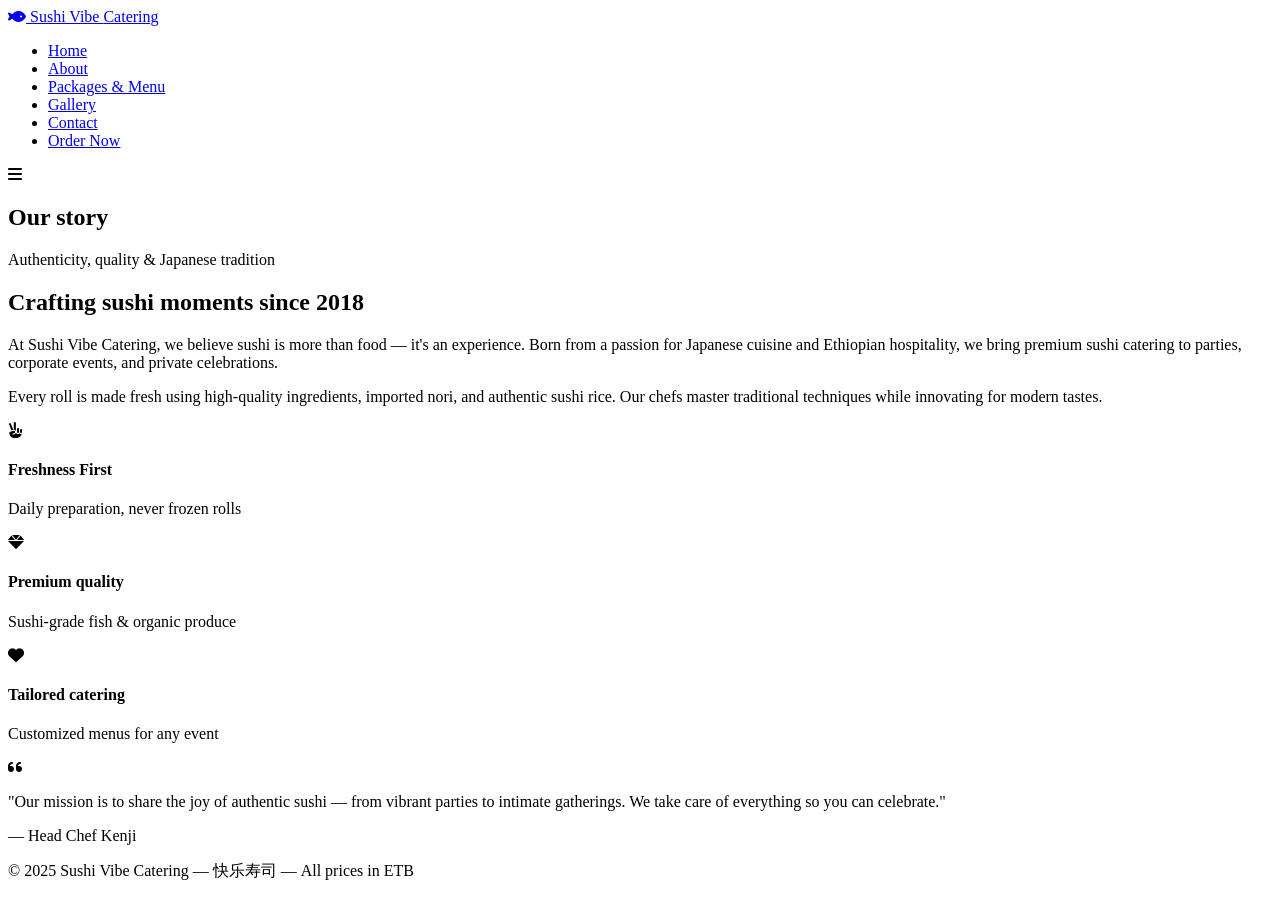
==== about.html @ fd3b867a "Create about.html" ====
<!DOCTYPE html>
<html lang="en">
<head>
  <meta charset="UTF-8">
  <meta name="viewport" content="width=device-width, initial-scale=1.0">
  <title>Sushi Vibe | About Us</title>
  <link href="https://fonts.googleapis.com/css2?family=Inter:opsz,wght@14..32,300;14..32,400;14..32,600;14..32,700;14..32,800&display=swap" rel="stylesheet">
  <link rel="stylesheet" href="https://cdnjs.cloudflare.com/ajax/libs/font-awesome/6.0.0-beta3/css/all.min.css">
  <link rel="stylesheet" href="css/style.css">
</head>
<body>
  <header class="site-header">
    <div class="container nav-container">
      <div class="logo"><a href="index.html"><i class="fas fa-fish"></i> Sushi Vibe <span>Catering</span></a></div>
      <nav class="main-nav"><ul><li><a href="index.html">Home</a></li><li><a href="about.html">About</a></li><li><a href="packages.html">Packages & Menu</a></li><li><a href="gallery.html">Gallery</a></li><li><a href="contact.html">Contact</a></li><li><a href="order.html" class="order-cta">Order Now</a></li></ul></nav>
      <div class="mobile-toggle"><i class="fas fa-bars"></i></div>
    </div>
  </header>
  <main>
    <section class="page-hero"><div class="container"><h1>Our story</h1><p>Authenticity, quality & Japanese tradition</p></div></section>
    <section class="about-story container">
      <div class="about-grid">
        <div><h2>Crafting sushi moments since 2018</h2><p>At Sushi Vibe Catering, we believe sushi is more than food — it's an experience. Born from a passion for Japanese cuisine and Ethiopian hospitality, we bring premium sushi catering to parties, corporate events, and private celebrations.</p><p>Every roll is made fresh using high-quality ingredients, imported nori, and authentic sushi rice. Our chefs master traditional techniques while innovating for modern tastes.</p><div class="values"><div><i class="fas fa-hand-peace"></i><h4>Freshness First</h4><p>Daily preparation, never frozen rolls</p></div><div><i class="fas fa-gem"></i><h4>Premium quality</h4><p>Sushi-grade fish & organic produce</p></div><div><i class="fas fa-heart"></i><h4>Tailored catering</h4><p>Customized menus for any event</p></div></div></div>
        <div class="about-img" style="background-image:url('https://images.unsplash.com/photo-1617196034796-73dfa7b1fd56?w=600&h=500&fit=crop')"></div>
      </div>
    </section>
    <section class="chef-note"><div class="container"><i class="fas fa-quote-left"></i><p>"Our mission is to share the joy of authentic sushi — from vibrant parties to intimate gatherings. We take care of everything so you can celebrate."</p><span>— Head Chef Kenji</span></div></section>
  </main>
  <footer class="site-footer"><div class="container footer-inner"><!-- same footer as index --></div><div class="footer-bottom"><p>&copy; 2025 Sushi Vibe Catering — 快乐寿司 — All prices in ETB</p></div></footer>
  <script src="js/main.js"></script>
</body>
</html>
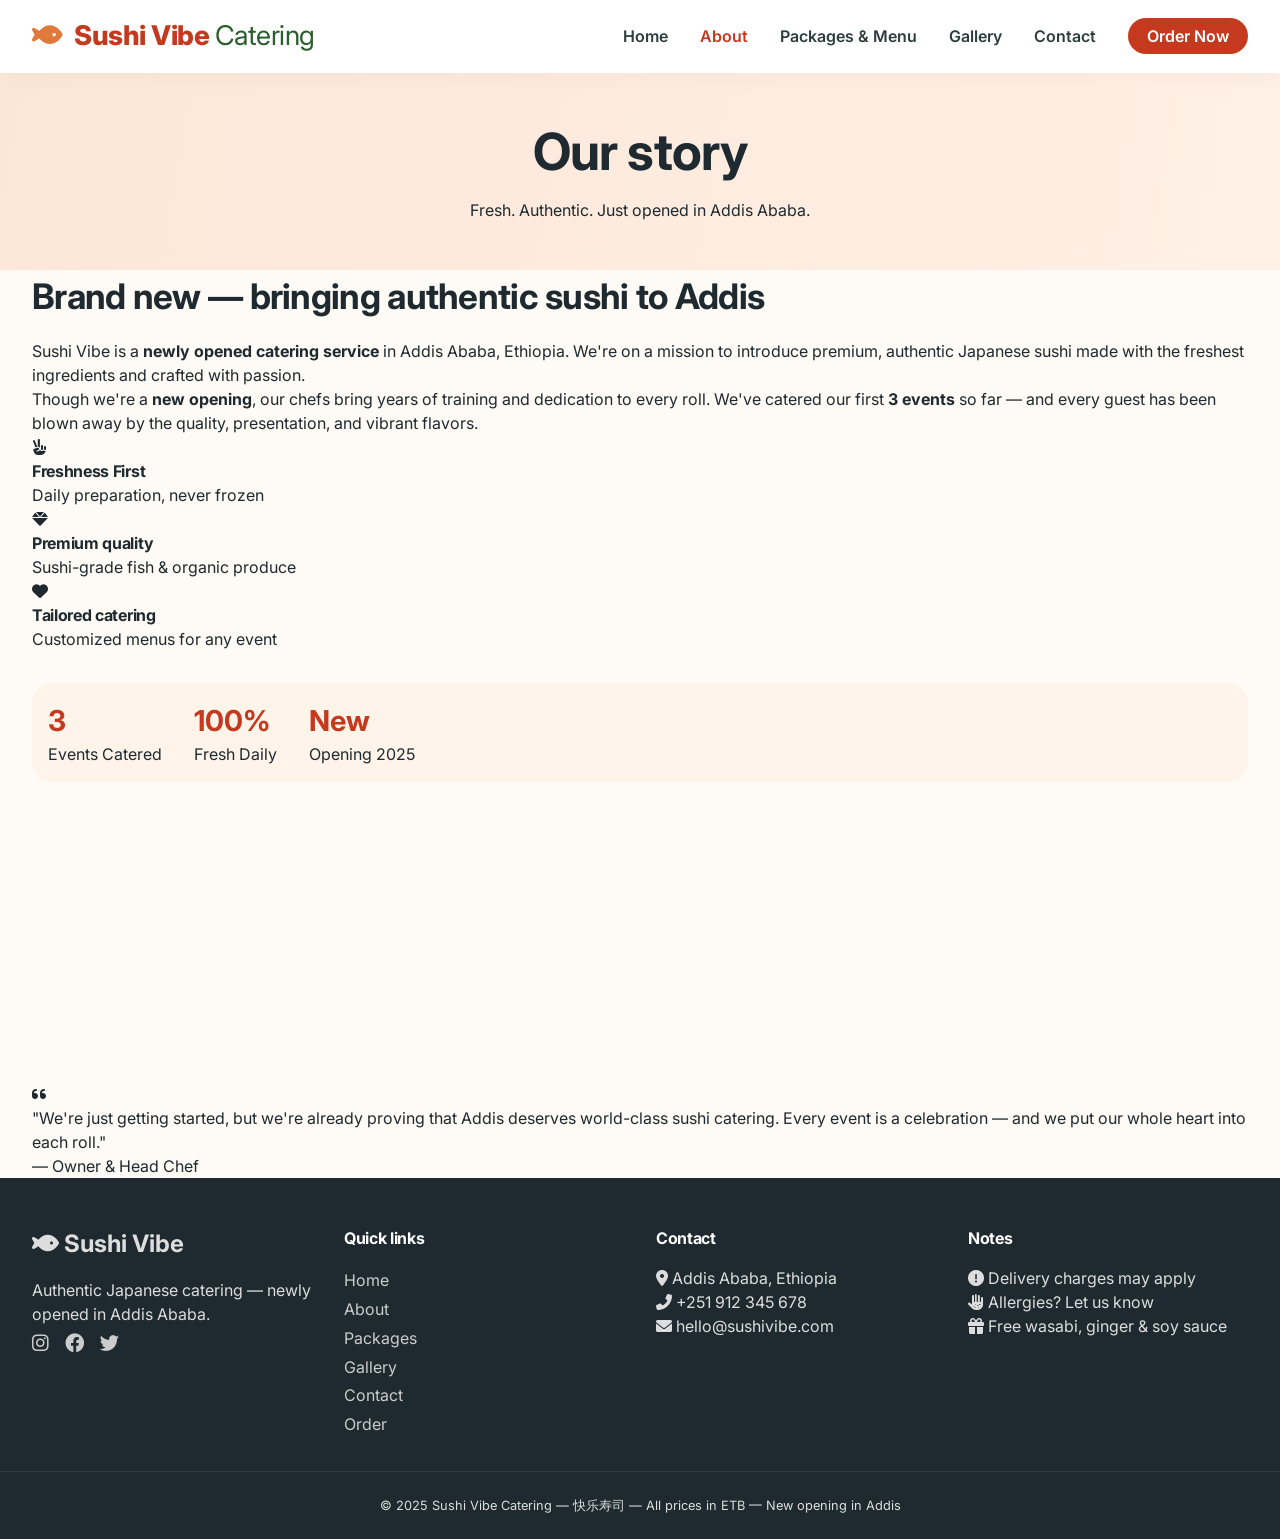
==== commit 6fa87569: "Update about.html" ====
--- a/about.html
+++ b/about.html
@@ -12,21 +12,67 @@
   <header class="site-header">
     <div class="container nav-container">
       <div class="logo"><a href="index.html"><i class="fas fa-fish"></i> Sushi Vibe <span>Catering</span></a></div>
-      <nav class="main-nav"><ul><li><a href="index.html">Home</a></li><li><a href="about.html">About</a></li><li><a href="packages.html">Packages & Menu</a></li><li><a href="gallery.html">Gallery</a></li><li><a href="contact.html">Contact</a></li><li><a href="order.html" class="order-cta">Order Now</a></li></ul></nav>
+      <nav class="main-nav">
+        <ul>
+          <li><a href="index.html">Home</a></li>
+          <li><a href="about.html">About</a></li>
+          <li><a href="packages.html">Packages & Menu</a></li>
+          <li><a href="gallery.html">Gallery</a></li>
+          <li><a href="contact.html">Contact</a></li>
+          <li><a href="order.html" class="order-cta">Order Now</a></li>
+        </ul>
+      </nav>
       <div class="mobile-toggle"><i class="fas fa-bars"></i></div>
     </div>
   </header>
+
   <main>
-    <section class="page-hero"><div class="container"><h1>Our story</h1><p>Authenticity, quality & Japanese tradition</p></div></section>
+    <section class="page-hero">
+      <div class="container">
+        <h1>Our story</h1>
+        <p>Fresh. Authentic. Just opened in Addis Ababa.</p>
+      </div>
+    </section>
+
     <section class="about-story container">
       <div class="about-grid">
-        <div><h2>Crafting sushi moments since 2018</h2><p>At Sushi Vibe Catering, we believe sushi is more than food — it's an experience. Born from a passion for Japanese cuisine and Ethiopian hospitality, we bring premium sushi catering to parties, corporate events, and private celebrations.</p><p>Every roll is made fresh using high-quality ingredients, imported nori, and authentic sushi rice. Our chefs master traditional techniques while innovating for modern tastes.</p><div class="values"><div><i class="fas fa-hand-peace"></i><h4>Freshness First</h4><p>Daily preparation, never frozen rolls</p></div><div><i class="fas fa-gem"></i><h4>Premium quality</h4><p>Sushi-grade fish & organic produce</p></div><div><i class="fas fa-heart"></i><h4>Tailored catering</h4><p>Customized menus for any event</p></div></div></div>
-        <div class="about-img" style="background-image:url('https://images.unsplash.com/photo-1617196034796-73dfa7b1fd56?w=600&h=500&fit=crop')"></div>
+        <div>
+          <h2>Brand new — bringing authentic sushi to Addis</h2>
+          <p>Sushi Vibe is a <strong>newly opened catering service</strong> in Addis Ababa, Ethiopia. We're on a mission to introduce premium, authentic Japanese sushi made with the freshest ingredients and crafted with passion.</p>
+          <p>Though we're a <strong>new opening</strong>, our chefs bring years of training and dedication to every roll. We've catered our first <strong>3 events</strong> so far — and every guest has been blown away by the quality, presentation, and vibrant flavors.</p>
+          <div class="values">
+            <div><i class="fas fa-hand-peace"></i><h4>Freshness First</h4><p>Daily preparation, never frozen</p></div>
+            <div><i class="fas fa-gem"></i><h4>Premium quality</h4><p>Sushi-grade fish & organic produce</p></div>
+            <div><i class="fas fa-heart"></i><h4>Tailored catering</h4><p>Customized menus for any event</p></div>
+          </div>
+          <div class="stats-banner" style="display: flex; gap: 2rem; margin-top: 2rem; padding: 1rem; background: #fef4ea; border-radius: 20px;">
+            <div><strong style="font-size: 1.8rem; color: #c53a1f;">3</strong><br>Events Catered</div>
+            <div><strong style="font-size: 1.8rem; color: #c53a1f;">100%</strong><br>Fresh Daily</div>
+            <div><strong style="font-size: 1.8rem; color: #c53a1f;">New</strong><br>Opening 2025</div>
+          </div>
+        </div>
+        <div class="about-img" style="background-image:url('https://images.unsplash.com/photo-1617196034796-73dfa7b1fd56?w=600&h=500&fit=crop'); min-height:300px; background-size:cover; border-radius:24px;"></div>
       </div>
     </section>
-    <section class="chef-note"><div class="container"><i class="fas fa-quote-left"></i><p>"Our mission is to share the joy of authentic sushi — from vibrant parties to intimate gatherings. We take care of everything so you can celebrate."</p><span>— Head Chef Kenji</span></div></section>
+
+    <section class="chef-note">
+      <div class="container">
+        <i class="fas fa-quote-left"></i>
+        <p>"We're just getting started, but we're already proving that Addis deserves world-class sushi catering. Every event is a celebration — and we put our whole heart into each roll."</p>
+        <span>— Owner & Head Chef</span>
+      </div>
+    </section>
   </main>
-  <footer class="site-footer"><div class="container footer-inner"><!-- same footer as index --></div><div class="footer-bottom"><p>&copy; 2025 Sushi Vibe Catering — 快乐寿司 — All prices in ETB</p></div></footer>
+
+  <footer class="site-footer">
+    <div class="container footer-inner">
+      <div class="footer-col"><div class="footer-logo"><i class="fas fa-fish"></i> Sushi Vibe</div><p>Authentic Japanese catering — newly opened in Addis Ababa.</p><div class="social-icons"><a href="#"><i class="fab fa-instagram"></i></a><a href="#"><i class="fab fa-facebook"></i></a><a href="#"><i class="fab fa-twitter"></i></a></div></div>
+      <div class="footer-col"><h4>Quick links</h4><ul><li><a href="index.html">Home</a></li><li><a href="about.html">About</a></li><li><a href="packages.html">Packages</a></li><li><a href="gallery.html">Gallery</a></li><li><a href="contact.html">Contact</a></li><li><a href="order.html">Order</a></li></ul></div>
+      <div class="footer-col"><h4>Contact</h4><ul class="contact-info"><li><i class="fas fa-map-marker-alt"></i> Addis Ababa, Ethiopia</li><li><i class="fas fa-phone-alt"></i> +251 912 345 678</li><li><i class="fas fa-envelope"></i> hello@sushivibe.com</li></ul></div>
+      <div class="footer-col"><h4>Notes</h4><p><i class="fas fa-exclamation-circle"></i> Delivery charges may apply</p><p><i class="fas fa-allergies"></i> Allergies? Let us know</p><p><i class="fas fa-gift"></i> Free wasabi, ginger & soy sauce</p></div>
+    </div>
+    <div class="footer-bottom"><p>&copy; 2025 Sushi Vibe Catering — 快乐寿司 — All prices in ETB — New opening in Addis</p></div>
+  </footer>
   <script src="js/main.js"></script>
 </body>
 </html>
--- a/css/style.css
+++ b/css/style.css
@@ -0,0 +1,695 @@
+/* ========== CSS RESET & BASE ========== */
+* {
+  margin: 0;
+  padding: 0;
+  box-sizing: border-box;
+}
+
+body {
+  font-family: 'Inter', sans-serif;
+  background-color: #fefaf5;
+  color: #1e2a2f;
+  line-height: 1.5;
+  scroll-behavior: smooth;
+}
+
+.container {
+  max-width: 1280px;
+  margin: 0 auto;
+  padding: 0 32px;
+}
+
+/* ========== TYPOGRAPHY ========== */
+h1, h2, h3, h4 {
+  font-weight: 700;
+  letter-spacing: -0.02em;
+}
+
+h1 {
+  font-size: 3.2rem;
+  line-height: 1.2;
+  margin-bottom: 1rem;
+}
+
+h2 {
+  font-size: 2.2rem;
+  margin-bottom: 1rem;
+}
+
+h3 {
+  font-size: 1.5rem;
+}
+
+.section-header {
+  text-align: center;
+  margin-bottom: 3rem;
+}
+
+.section-header h2 {
+  font-size: 2.3rem;
+  color: #222;
+}
+
+.section-header p {
+  color: #5a6e6b;
+  font-size: 1.1rem;
+}
+
+/* ========== HEADER & NAVIGATION ========== */
+.site-header {
+  background: white;
+  box-shadow: 0 4px 20px rgba(0,0,0,0.03);
+  position: sticky;
+  top: 0;
+  z-index: 100;
+  padding: 1rem 0;
+}
+
+.nav-container {
+  display: flex;
+  justify-content: space-between;
+  align-items: center;
+  flex-wrap: wrap;
+}
+
+.logo a {
+  font-size: 1.7rem;
+  font-weight: 800;
+  text-decoration: none;
+  color: #c53a1f;
+  letter-spacing: -0.5px;
+}
+
+.logo i {
+  color: #e07a3a;
+  margin-right: 6px;
+}
+
+.logo span {
+  font-weight: 400;
+  color: #2c5f2d;
+}
+
+.main-nav ul {
+  display: flex;
+  gap: 2rem;
+  list-style: none;
+}
+
+.main-nav a {
+  text-decoration: none;
+  font-weight: 600;
+  color: #2d3e3b;
+  transition: 0.2s;
+}
+
+.main-nav a:hover, .main-nav a.active {
+  color: #c53a1f;
+}
+
+.order-cta {
+  background: #c53a1f;
+  color: white !important;
+  padding: 0.5rem 1.2rem;
+  border-radius: 40px;
+}
+
+.order-cta:hover {
+  background: #a22e16;
+}
+
+.mobile-toggle {
+  display: none;
+  font-size: 1.8rem;
+  cursor: pointer;
+}
+
+/* ========== HERO SECTION ========== */
+.hero {
+  background: linear-gradient(135deg, #fff5ec 0%, #fce6d8 100%);
+  padding: 5rem 0 4rem;
+  border-bottom-left-radius: 30px;
+  border-bottom-right-radius: 30px;
+}
+
+.hero-content {
+  text-align: center;
+  max-width: 800px;
+  margin: 0 auto;
+}
+
+.hero-tag {
+  background: #fff0e0;
+  padding: 0.3rem 1rem;
+  border-radius: 40px;
+  font-size: 0.8rem;
+  font-weight: 600;
+  color: #c53a1f;
+  display: inline-block;
+  margin-bottom: 1.5rem;
+}
+
+.hero h1 {
+  font-size: 3.5rem;
+  margin-bottom: 1.2rem;
+}
+
+.highlight {
+  color: #c53a1f;
+  border-bottom: 3px solid #ffb347;
+}
+
+.hero p {
+  font-size: 1.2rem;
+  color: #4a5b58;
+  margin-bottom: 2rem;
+}
+
+.hero-buttons {
+  display: flex;
+  gap: 1rem;
+  justify-content: center;
+  margin-bottom: 2rem;
+}
+
+.btn-primary, .btn-outline, .btn-secondary, .btn-order-now {
+  display: inline-block;
+  padding: 0.8rem 1.8rem;
+  border-radius: 50px;
+  text-decoration: none;
+  font-weight: 700;
+  transition: 0.2s;
+}
+
+.btn-primary {
+  background: #c53a1f;
+  color: white;
+  border: none;
+}
+
+.btn-primary:hover {
+  background: #9f2e16;
+  transform: translateY(-2px);
+}
+
+.btn-outline {
+  border: 2px solid #c53a1f;
+  color: #c53a1f;
+}
+
+.btn-outline:hover {
+  background: #c53a1f;
+  color: white;
+}
+
+.hero-features {
+  display: flex;
+  gap: 2rem;
+  justify-content: center;
+  font-size: 0.9rem;
+  color: #2c5f2d;
+}
+
+.hero-features i {
+  margin-right: 8px;
+}
+
+/* ========== PACKAGES PREVIEW (HOME) ========== */
+.packages-preview {
+  padding: 5rem 0;
+}
+
+.preview-cards {
+  display: grid;
+  grid-template-columns: repeat(auto-fit, minmax(280px, 1fr));
+  gap: 2rem;
+  margin-bottom: 2rem;
+}
+
+.preview-card {
+  background: white;
+  border-radius: 24px;
+  padding: 1.8rem;
+  box-shadow: 0 8px 20px rgba(0,0,0,0.05);
+  transition: 0.25s;
+  border: 1px solid #ffe3d4;
+}
+
+.preview-card.featured {
+  border-top: 5px solid #c53a1f;
+  transform: scale(1.02);
+}
+
+.card-badge {
+  background: #ffefe5;
+  display: inline-block;
+  padding: 0.25rem 0.75rem;
+  border-radius: 30px;
+  font-size: 0.7rem;
+  font-weight: 800;
+  margin-bottom: 1rem;
+  color: #c53a1f;
+}
+
+.preview-card h3 {
+  margin-bottom: 0.5rem;
+}
+
+.people {
+  color: #e07a3a;
+  font-weight: 600;
+  margin-bottom: 0.8rem;
+}
+
+.preview-price .old {
+  text-decoration: line-through;
+  color: #aaa;
+  font-size: 0.9rem;
+  margin-right: 0.7rem;
+}
+
+.preview-price strong {
+  font-size: 1.5rem;
+  color: #c53a1f;
+}
+
+.btn-small {
+  display: inline-block;
+  margin-top: 1rem;
+  color: #c53a1f;
+  font-weight: 600;
+  text-decoration: none;
+}
+
+.center-more {
+  text-align: center;
+  margin-top: 2rem;
+}
+
+.btn-secondary {
+  background: #2c5f2d;
+  color: white;
+}
+
+.btn-secondary:hover {
+  background: #1f4520;
+}
+
+/* ========== INGREDIENTS BANNER ========== */
+.ingredients-banner {
+  background: #2c3e31;
+  color: white;
+  padding: 4rem 0;
+}
+
+.ingredients-grid {
+  display: grid;
+  grid-template-columns: 1fr 1fr;
+  gap: 2rem;
+  align-items: center;
+}
+
+.ingredients-text ul {
+  list-style: none;
+  margin-top: 1rem;
+}
+
+.ingredients-text li {
+  margin: 0.5rem 0;
+}
+
+.ingredients-img {
+  background-image: url('https://images.unsplash.com/photo-1579871494447-9811cf80d66c?w=600&h=400&fit=crop');
+  background-size: cover;
+  border-radius: 28px;
+  height: 280px;
+}
+
+/* ========== GALLERY TEASER ========== */
+.gallery-teaser {
+  padding: 5rem 0;
+  background: #fef8f2;
+}
+
+.teaser-grid {
+  display: grid;
+  grid-template-columns: repeat(4, 1fr);
+  gap: 1rem;
+}
+
+.teaser-item {
+  height: 220px;
+  background-size: cover;
+  border-radius: 20px;
+  transition: 0.3s;
+}
+
+.btn-outline-dark {
+  border: 2px solid #c53a1f;
+  padding: 0.7rem 1.8rem;
+  border-radius: 40px;
+  text-decoration: none;
+  font-weight: 600;
+  color: #c53a1f;
+}
+
+/* ========== FOOTER ========== */
+.site-footer {
+  background: #1e2a2f;
+  color: #ddd;
+  padding-top: 3rem;
+}
+
+.footer-inner {
+  display: grid;
+  grid-template-columns: repeat(auto-fit, minmax(200px, 1fr));
+  gap: 2rem;
+  padding-bottom: 2rem;
+}
+
+.footer-logo {
+  font-size: 1.5rem;
+  font-weight: bold;
+  margin-bottom: 1rem;
+}
+
+.social-icons a {
+  color: white;
+  margin-right: 1rem;
+  font-size: 1.2rem;
+}
+
+.footer-col h4 {
+  margin-bottom: 1rem;
+  color: white;
+}
+
+.footer-col ul {
+  list-style: none;
+}
+
+.footer-col a {
+  color: #ccc;
+  text-decoration: none;
+  line-height: 1.8;
+}
+
+.footer-bottom {
+  text-align: center;
+  padding: 1.5rem;
+  border-top: 1px solid #2f3e42;
+  font-size: 0.8rem;
+}
+
+/* ========== PAGES: HERO ========== */
+.page-hero {
+  background: linear-gradient(100deg, #fce6d8, #fff0e5);
+  padding: 3rem 0;
+  text-align: center;
+}
+
+/* ========== PACKAGES PAGE ========== */
+.packages-container {
+  margin: 3rem auto;
+}
+
+.package-card-full {
+  background: white;
+  border-radius: 32px;
+  margin-bottom: 3rem;
+  overflow: hidden;
+  box-shadow: 0 12px 30px rgba(0,0,0,0.08);
+}
+
+.package-badge {
+  background: #2c5f2d;
+  color: white;
+  padding: 0.5rem 1.5rem;
+  display: inline-block;
+  border-radius: 0 0 20px 0;
+}
+
+.package-grid {
+  display: grid;
+  grid-template-columns: 1.6fr 0.9fr;
+  gap: 1rem;
+  padding: 2rem;
+}
+
+.package-info h2 {
+  margin-bottom: 0.5rem;
+}
+
+.menu-breakdown ul {
+  margin: 1rem 0 1rem 1.2rem;
+  line-height: 1.7;
+}
+
+.price-box {
+  background: #faf3ec;
+  padding: 1rem;
+  border-radius: 20px;
+  margin: 1rem 0;
+}
+
+.original-price {
+  text-decoration: line-through;
+  display: block;
+  color: #6f6f6f;
+}
+
+.special-price {
+  font-size: 1.8rem;
+  font-weight: 800;
+  color: #c53a1f;
+}
+
+.save-tag {
+  background: #c53a1f20;
+  padding: 0.2rem 0.8rem;
+  border-radius: 30px;
+  font-weight: bold;
+}
+
+.free-gift {
+  margin: 1rem 0;
+  font-weight: 600;
+}
+
+.btn-order-now {
+  background: #2c5f2d;
+  color: white;
+  display: inline-block;
+  margin-top: 0.5rem;
+}
+
+.package-visual {
+  background-size: cover;
+  border-radius: 24px;
+}
+
+.vibe-bg { background-image: url('https://images.unsplash.com/photo-1553621042-f6e147245754?w=400&h=300&fit=crop'); background-size: cover; }
+.feast-bg { background-image: url('https://images.unsplash.com/photo-1617196034183-421b4917c92d?w=400&h=300&fit=crop'); }
+.ultimate-bg { background-image: url('https://images.unsplash.com/photo-1579871494447-9811cf80d66c?w=400&h=300&fit=crop'); }
+
+.notice-board {
+  text-align: center;
+  background: #e7f0ed;
+  padding: 1.5rem;
+  border-radius: 32px;
+}
+
+/* ========== CONTACT PAGE ========== */
+.contact-grid {
+  display: grid;
+  grid-template-columns: 1fr 1.5fr;
+  gap: 2rem;
+  margin: 3rem 0;
+}
+
+.info-card {
+  background: white;
+  border-radius: 20px;
+  padding: 1.5rem;
+  margin-bottom: 1rem;
+  box-shadow: 0 2px 10px rgba(0,0,0,0.05);
+}
+
+.modern-form {
+  background: white;
+  padding: 2rem;
+  border-radius: 28px;
+}
+
+.form-row {
+  display: grid;
+  grid-template-columns: 1fr 1fr;
+  gap: 1rem;
+}
+
+.form-group {
+  margin-bottom: 1rem;
+}
+
+.form-group label {
+  font-weight: 600;
+  display: block;
+  margin-bottom: 0.3rem;
+}
+
+input, select, textarea {
+  width: 100%;
+  padding: 0.7rem 1rem;
+  border: 1px solid #e2dcd5;
+  border-radius: 16px;
+  font-family: inherit;
+}
+
+.btn-large {
+  width: 100%;
+  text-align: center;
+}
+
+/* ========== ORDER PAGE ========== */
+.order-grid {
+  display: grid;
+  grid-template-columns: 1.8fr 1fr;
+  gap: 2rem;
+  margin: 2rem 0;
+}
+
+.form-card {
+  background: white;
+  border-radius: 24px;
+  padding: 1.8rem;
+  margin-bottom: 1.5rem;
+  box-shadow: 0 4px 12px rgba(0,0,0,0.04);
+}
+
+.pkg-option {
+  display: flex;
+  align-items: center;
+  gap: 1rem;
+  padding: 1rem;
+  border: 1px solid #eee;
+  border-radius: 20px;
+  margin-bottom: 0.5rem;
+  cursor: pointer;
+}
+
+.pkg-option.selected {
+  border-color: #c53a1f;
+}
+
+.summary-line {
+  display: flex;
+  justify-content: space-between;
+  padding: 0.5rem 0;
+  border-bottom: 1px dashed #ddd;
+}
+
+.summary-total {
+  font-size: 1.3rem;
+  font-weight: 800;
+  margin-top: 1rem;
+}
+
+.btn-submit-order {
+  width: 100%;
+  background: #c53a1f;
+}
+
+.order-sidebar .info-box {
+  background: white;
+  border-radius: 20px;
+  padding: 1.2rem;
+  margin-bottom: 1.2rem;
+}
+
+/* ========== GALLERY MASONRY ========== */
+.gallery-filter {
+  display: flex;
+  gap: 1rem;
+  justify-content: center;
+  margin: 2rem 0;
+}
+
+.filter-btn {
+  background: none;
+  border: 1px solid #ddd;
+  padding: 0.5rem 1.2rem;
+  border-radius: 40px;
+  cursor: pointer;
+}
+
+.filter-btn.active {
+  background: #c53a1f;
+  color: white;
+  border-color: #c53a1f;
+}
+
+.gallery-masonry {
+  display: grid;
+  grid-template-columns: repeat(auto-fill, minmax(260px, 1fr));
+  gap: 1.5rem;
+  margin: 2rem 0;
+}
+
+.gallery-item {
+  position: relative;
+  border-radius: 20px;
+  overflow: hidden;
+  cursor: pointer;
+}
+
+.gallery-item img {
+  width: 100%;
+  height: 250px;
+  object-fit: cover;
+  transition: 0.3s;
+}
+
+.gallery-item .overlay {
+  position: absolute;
+  bottom: 0;
+  background: linear-gradient(transparent, black);
+  width: 100%;
+  padding: 1rem;
+  color: white;
+  opacity: 0;
+}
+
+.gallery-item:hover .overlay {
+  opacity: 1;
+}
+
+/* ========== RESPONSIVE ========== */
+@media (max-width: 820px) {
+  .main-nav {
+    display: none;
+  }
+  .mobile-toggle {
+    display: block;
+  }
+  .hero h1 {
+    font-size: 2.2rem;
+  }
+  .package-grid {
+    grid-template-columns: 1fr;
+  }
+  .contact-grid, .order-grid {
+    grid-template-columns: 1fr;
+  }
+  .teaser-grid {
+    grid-template-columns: 1fr 1fr;
+  }
+  .form-row {
+    grid-template-columns: 1fr;
+  }
+}
+
+@media (max-width: 540px) {
+  .container {
+    padding: 0 20px;
+  }
+}
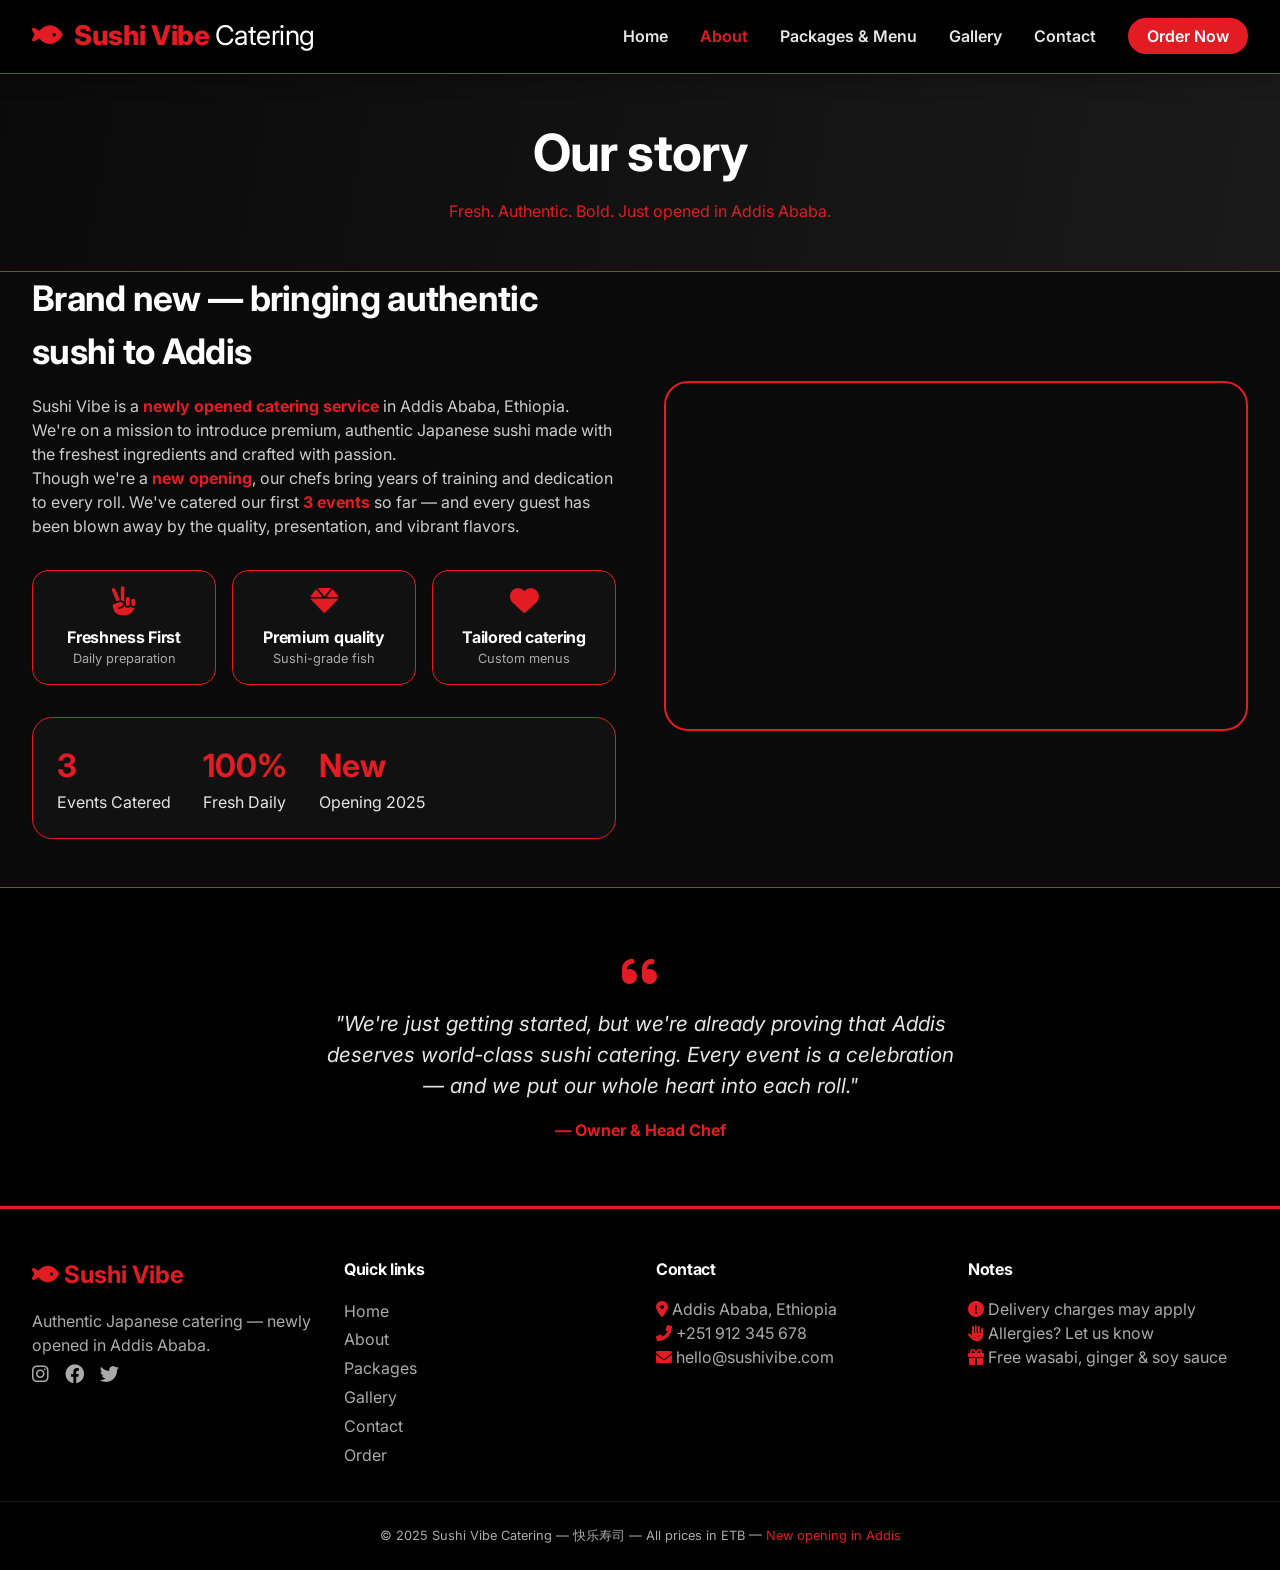
==== commit de60245e: "Update about.html" ====
--- a/about.html
+++ b/about.html
@@ -15,7 +15,7 @@
       <nav class="main-nav">
         <ul>
           <li><a href="index.html">Home</a></li>
-          <li><a href="about.html">About</a></li>
+          <li><a href="about.html" class="active">About</a></li>
           <li><a href="packages.html">Packages & Menu</a></li>
           <li><a href="gallery.html">Gallery</a></li>
           <li><a href="contact.html">Contact</a></li>
@@ -30,36 +30,36 @@
     <section class="page-hero">
       <div class="container">
         <h1>Our story</h1>
-        <p>Fresh. Authentic. Just opened in Addis Ababa.</p>
+        <p style="color: #e31b23;">Fresh. Authentic. Bold. Just opened in Addis Ababa.</p>
       </div>
     </section>
 
     <section class="about-story container">
-      <div class="about-grid">
+      <div class="about-grid" style="display: grid; grid-template-columns: 1fr 1fr; gap: 3rem; align-items: center;">
         <div>
-          <h2>Brand new — bringing authentic sushi to Addis</h2>
-          <p>Sushi Vibe is a <strong>newly opened catering service</strong> in Addis Ababa, Ethiopia. We're on a mission to introduce premium, authentic Japanese sushi made with the freshest ingredients and crafted with passion.</p>
-          <p>Though we're a <strong>new opening</strong>, our chefs bring years of training and dedication to every roll. We've catered our first <strong>3 events</strong> so far — and every guest has been blown away by the quality, presentation, and vibrant flavors.</p>
-          <div class="values">
-            <div><i class="fas fa-hand-peace"></i><h4>Freshness First</h4><p>Daily preparation, never frozen</p></div>
-            <div><i class="fas fa-gem"></i><h4>Premium quality</h4><p>Sushi-grade fish & organic produce</p></div>
-            <div><i class="fas fa-heart"></i><h4>Tailored catering</h4><p>Customized menus for any event</p></div>
+          <h2 style="color: white;">Brand new — bringing authentic sushi to Addis</h2>
+          <p style="color: #cccccc;">Sushi Vibe is a <strong style="color: #e31b23;">newly opened catering service</strong> in Addis Ababa, Ethiopia. We're on a mission to introduce premium, authentic Japanese sushi made with the freshest ingredients and crafted with passion.</p>
+          <p style="color: #cccccc;">Though we're a <strong style="color: #e31b23;">new opening</strong>, our chefs bring years of training and dedication to every roll. We've catered our first <strong style="color: #e31b23;">3 events</strong> so far — and every guest has been blown away by the quality, presentation, and vibrant flavors.</p>
+          <div class="values" style="display: grid; grid-template-columns: repeat(3, 1fr); gap: 1rem; margin: 2rem 0;">
+            <div style="text-align: center; padding: 1rem; background: #111111; border-radius: 16px; border: 1px solid #e31b23;"><i class="fas fa-hand-peace" style="color: #e31b23; font-size: 1.8rem;"></i><h4 style="color: white; margin-top: 0.5rem;">Freshness First</h4><p style="color: #aaaaaa; font-size: 0.8rem;">Daily preparation</p></div>
+            <div style="text-align: center; padding: 1rem; background: #111111; border-radius: 16px; border: 1px solid #e31b23;"><i class="fas fa-gem" style="color: #e31b23; font-size: 1.8rem;"></i><h4 style="color: white; margin-top: 0.5rem;">Premium quality</h4><p style="color: #aaaaaa; font-size: 0.8rem;">Sushi-grade fish</p></div>
+            <div style="text-align: center; padding: 1rem; background: #111111; border-radius: 16px; border: 1px solid #e31b23;"><i class="fas fa-heart" style="color: #e31b23; font-size: 1.8rem;"></i><h4 style="color: white; margin-top: 0.5rem;">Tailored catering</h4><p style="color: #aaaaaa; font-size: 0.8rem;">Custom menus</p></div>
           </div>
-          <div class="stats-banner" style="display: flex; gap: 2rem; margin-top: 2rem; padding: 1rem; background: #fef4ea; border-radius: 20px;">
-            <div><strong style="font-size: 1.8rem; color: #c53a1f;">3</strong><br>Events Catered</div>
-            <div><strong style="font-size: 1.8rem; color: #c53a1f;">100%</strong><br>Fresh Daily</div>
-            <div><strong style="font-size: 1.8rem; color: #c53a1f;">New</strong><br>Opening 2025</div>
+          <div class="stats-banner" style="display: flex; gap: 2rem; margin-top: 2rem; padding: 1.5rem; background: #111111; border-radius: 20px; border: 1px solid #e31b23;">
+            <div><strong style="font-size: 2rem; color: #e31b23;">3</strong><br style="color: white;">Events Catered</div>
+            <div><strong style="font-size: 2rem; color: #e31b23;">100%</strong><br style="color: white;">Fresh Daily</div>
+            <div><strong style="font-size: 2rem; color: #e31b23;">New</strong><br style="color: white;">Opening 2025</div>
           </div>
         </div>
-        <div class="about-img" style="background-image:url('https://images.unsplash.com/photo-1617196034796-73dfa7b1fd56?w=600&h=500&fit=crop'); min-height:300px; background-size:cover; border-radius:24px;"></div>
+        <div class="about-img" style="background-image:url('https://images.unsplash.com/photo-1617196034796-73dfa7b1fd56?w=600&h=500&fit=crop'); min-height:350px; background-size:cover; border-radius:24px; border: 2px solid #e31b23;"></div>
       </div>
     </section>
 
-    <section class="chef-note">
-      <div class="container">
-        <i class="fas fa-quote-left"></i>
-        <p>"We're just getting started, but we're already proving that Addis deserves world-class sushi catering. Every event is a celebration — and we put our whole heart into each roll."</p>
-        <span>— Owner & Head Chef</span>
+    <section class="chef-note" style="background: #000000; padding: 4rem 0; margin-top: 3rem; border-top: 1px solid #e31b23; border-bottom: 1px solid #e31b23;">
+      <div class="container" style="text-align: center; max-width: 700px; margin: 0 auto;">
+        <i class="fas fa-quote-left" style="color: #e31b23; font-size: 2.5rem; margin-bottom: 1rem; display: inline-block;"></i>
+        <p style="font-size: 1.3rem; color: #e5e5e5; font-style: italic;">"We're just getting started, but we're already proving that Addis deserves world-class sushi catering. Every event is a celebration — and we put our whole heart into each roll."</p>
+        <span style="color: #e31b23; font-weight: bold; margin-top: 1rem; display: inline-block;">— Owner & Head Chef</span>
       </div>
     </section>
   </main>
@@ -68,10 +68,10 @@
     <div class="container footer-inner">
       <div class="footer-col"><div class="footer-logo"><i class="fas fa-fish"></i> Sushi Vibe</div><p>Authentic Japanese catering — newly opened in Addis Ababa.</p><div class="social-icons"><a href="#"><i class="fab fa-instagram"></i></a><a href="#"><i class="fab fa-facebook"></i></a><a href="#"><i class="fab fa-twitter"></i></a></div></div>
       <div class="footer-col"><h4>Quick links</h4><ul><li><a href="index.html">Home</a></li><li><a href="about.html">About</a></li><li><a href="packages.html">Packages</a></li><li><a href="gallery.html">Gallery</a></li><li><a href="contact.html">Contact</a></li><li><a href="order.html">Order</a></li></ul></div>
-      <div class="footer-col"><h4>Contact</h4><ul class="contact-info"><li><i class="fas fa-map-marker-alt"></i> Addis Ababa, Ethiopia</li><li><i class="fas fa-phone-alt"></i> +251 912 345 678</li><li><i class="fas fa-envelope"></i> hello@sushivibe.com</li></ul></div>
-      <div class="footer-col"><h4>Notes</h4><p><i class="fas fa-exclamation-circle"></i> Delivery charges may apply</p><p><i class="fas fa-allergies"></i> Allergies? Let us know</p><p><i class="fas fa-gift"></i> Free wasabi, ginger & soy sauce</p></div>
+      <div class="footer-col"><h4>Contact</h4><ul class="contact-info"><li><i class="fas fa-map-marker-alt" style="color: #e31b23;"></i> Addis Ababa, Ethiopia</li><li><i class="fas fa-phone-alt" style="color: #e31b23;"></i> +251 912 345 678</li><li><i class="fas fa-envelope" style="color: #e31b23;"></i> hello@sushivibe.com</li></ul></div>
+      <div class="footer-col"><h4>Notes</h4><p><i class="fas fa-exclamation-circle" style="color: #e31b23;"></i> Delivery charges may apply</p><p><i class="fas fa-allergies" style="color: #e31b23;"></i> Allergies? Let us know</p><p><i class="fas fa-gift" style="color: #e31b23;"></i> Free wasabi, ginger & soy sauce</p></div>
     </div>
-    <div class="footer-bottom"><p>&copy; 2025 Sushi Vibe Catering — 快乐寿司 — All prices in ETB — New opening in Addis</p></div>
+    <div class="footer-bottom"><p>&copy; 2025 Sushi Vibe Catering — 快乐寿司 — All prices in ETB — <span style="color: #e31b23;">New opening in Addis</span></p></div>
   </footer>
   <script src="js/main.js"></script>
 </body>
--- a/css/style.css
+++ b/css/style.css
@@ -7,8 +7,8 @@
 
 body {
   font-family: 'Inter', sans-serif;
-  background-color: #fefaf5;
-  color: #1e2a2f;
+  background-color: #0a0a0a;
+  color: #e5e5e5;
   line-height: 1.5;
   scroll-behavior: smooth;
 }
@@ -23,6 +23,7 @@
 h1, h2, h3, h4 {
   font-weight: 700;
   letter-spacing: -0.02em;
+  color: #ffffff;
 }
 
 h1 {
@@ -47,22 +48,23 @@
 
 .section-header h2 {
   font-size: 2.3rem;
-  color: #222;
+  color: #ffffff;
 }
 
 .section-header p {
-  color: #5a6e6b;
+  color: #aaaaaa;
   font-size: 1.1rem;
 }
 
 /* ========== HEADER & NAVIGATION ========== */
 .site-header {
-  background: white;
-  box-shadow: 0 4px 20px rgba(0,0,0,0.03);
+  background: #000000;
+  box-shadow: 0 4px 20px rgba(0,0,0,0.3);
   position: sticky;
   top: 0;
   z-index: 100;
   padding: 1rem 0;
+  border-bottom: 1px solid #e31b23;
 }
 
 .nav-container {
@@ -76,18 +78,18 @@
   font-size: 1.7rem;
   font-weight: 800;
   text-decoration: none;
-  color: #c53a1f;
+  color: #e31b23;
   letter-spacing: -0.5px;
 }
 
 .logo i {
-  color: #e07a3a;
+  color: #e31b23;
   margin-right: 6px;
 }
 
 .logo span {
   font-weight: 400;
-  color: #2c5f2d;
+  color: #ffffff;
 }
 
 .main-nav ul {
@@ -99,37 +101,39 @@
 .main-nav a {
   text-decoration: none;
   font-weight: 600;
-  color: #2d3e3b;
+  color: #e5e5e5;
   transition: 0.2s;
 }
 
 .main-nav a:hover, .main-nav a.active {
-  color: #c53a1f;
+  color: #e31b23;
 }
 
 .order-cta {
-  background: #c53a1f;
+  background: #e31b23;
   color: white !important;
   padding: 0.5rem 1.2rem;
   border-radius: 40px;
 }
 
 .order-cta:hover {
-  background: #a22e16;
+  background: #b8151c;
 }
 
 .mobile-toggle {
   display: none;
   font-size: 1.8rem;
   cursor: pointer;
+  color: white;
 }
 
 /* ========== HERO SECTION ========== */
 .hero {
-  background: linear-gradient(135deg, #fff5ec 0%, #fce6d8 100%);
+  background: linear-gradient(135deg, #0a0a0a 0%, #1a1a1a 100%);
   padding: 5rem 0 4rem;
   border-bottom-left-radius: 30px;
   border-bottom-right-radius: 30px;
+  border-bottom: 2px solid #e31b23;
 }
 
 .hero-content {
@@ -139,12 +143,13 @@
 }
 
 .hero-tag {
-  background: #fff0e0;
+  background: #1a1a1a;
   padding: 0.3rem 1rem;
   border-radius: 40px;
   font-size: 0.8rem;
   font-weight: 600;
-  color: #c53a1f;
+  color: #e31b23;
+  border: 1px solid #e31b23;
   display: inline-block;
   margin-bottom: 1.5rem;
 }
@@ -155,13 +160,13 @@
 }
 
 .highlight {
-  color: #c53a1f;
-  border-bottom: 3px solid #ffb347;
+  color: #e31b23;
+  border-bottom: 3px solid #e31b23;
 }
 
 .hero p {
   font-size: 1.2rem;
-  color: #4a5b58;
+  color: #bbbbbb;
   margin-bottom: 2rem;
 }
 
@@ -182,23 +187,24 @@
 }
 
 .btn-primary {
-  background: #c53a1f;
+  background: #e31b23;
   color: white;
   border: none;
 }
 
 .btn-primary:hover {
-  background: #9f2e16;
+  background: #b8151c;
   transform: translateY(-2px);
 }
 
 .btn-outline {
-  border: 2px solid #c53a1f;
-  color: #c53a1f;
+  border: 2px solid #e31b23;
+  color: #e31b23;
+  background: transparent;
 }
 
 .btn-outline:hover {
-  background: #c53a1f;
+  background: #e31b23;
   color: white;
 }
 
@@ -207,16 +213,18 @@
   gap: 2rem;
   justify-content: center;
   font-size: 0.9rem;
-  color: #2c5f2d;
+  color: #cccccc;
 }
 
 .hero-features i {
   margin-right: 8px;
+  color: #e31b23;
 }
 
 /* ========== PACKAGES PREVIEW (HOME) ========== */
 .packages-preview {
   padding: 5rem 0;
+  background: #0a0a0a;
 }
 
 .preview-cards {
@@ -227,56 +235,63 @@
 }
 
 .preview-card {
-  background: white;
+  background: #111111;
   border-radius: 24px;
   padding: 1.8rem;
-  box-shadow: 0 8px 20px rgba(0,0,0,0.05);
+  box-shadow: 0 8px 20px rgba(0,0,0,0.3);
   transition: 0.25s;
-  border: 1px solid #ffe3d4;
+  border: 1px solid #2a2a2a;
+}
+
+.preview-card:hover {
+  transform: translateY(-5px);
+  border-color: #e31b23;
 }
 
 .preview-card.featured {
-  border-top: 5px solid #c53a1f;
+  border-top: 5px solid #e31b23;
   transform: scale(1.02);
 }
 
 .card-badge {
-  background: #ffefe5;
+  background: #1a1a1a;
   display: inline-block;
   padding: 0.25rem 0.75rem;
   border-radius: 30px;
   font-size: 0.7rem;
   font-weight: 800;
   margin-bottom: 1rem;
-  color: #c53a1f;
+  color: #e31b23;
+  border: 1px solid #e31b23;
 }
 
 .preview-card h3 {
   margin-bottom: 0.5rem;
+  color: white;
 }
 
 .people {
-  color: #e07a3a;
+  color: #e31b23;
   font-weight: 600;
   margin-bottom: 0.8rem;
 }
 
 .preview-price .old {
   text-decoration: line-through;
-  color: #aaa;
+  color: #777777;
   font-size: 0.9rem;
   margin-right: 0.7rem;
 }
 
 .preview-price strong {
   font-size: 1.5rem;
-  color: #c53a1f;
+  color: #e31b23;
 }
 
 .btn-small {
   display: inline-block;
   margin-top: 1rem;
-  color: #c53a1f;
+  color: #e31b23;
   font-weight: 600;
   text-decoration: none;
 }
@@ -287,19 +302,21 @@
 }
 
 .btn-secondary {
-  background: #2c5f2d;
+  background: #e31b23;
   color: white;
 }
 
 .btn-secondary:hover {
-  background: #1f4520;
+  background: #b8151c;
 }
 
 /* ========== INGREDIENTS BANNER ========== */
 .ingredients-banner {
-  background: #2c3e31;
+  background: #000000;
   color: white;
   padding: 4rem 0;
+  border-top: 1px solid #e31b23;
+  border-bottom: 1px solid #e31b23;
 }
 
 .ingredients-grid {
@@ -316,6 +333,11 @@
 
 .ingredients-text li {
   margin: 0.5rem 0;
+}
+
+.ingredients-text li i {
+  color: #e31b23;
+  margin-right: 8px;
 }
 
 .ingredients-img {
@@ -323,12 +345,13 @@
   background-size: cover;
   border-radius: 28px;
   height: 280px;
+  border: 1px solid #e31b23;
 }
 
 /* ========== GALLERY TEASER ========== */
 .gallery-teaser {
   padding: 5rem 0;
-  background: #fef8f2;
+  background: #0a0a0a;
 }
 
 .teaser-grid {
@@ -342,22 +365,35 @@
   background-size: cover;
   border-radius: 20px;
   transition: 0.3s;
+  border: 1px solid #2a2a2a;
+}
+
+.teaser-item:hover {
+  transform: scale(1.02);
+  border-color: #e31b23;
 }
 
 .btn-outline-dark {
-  border: 2px solid #c53a1f;
+  border: 2px solid #e31b23;
   padding: 0.7rem 1.8rem;
   border-radius: 40px;
   text-decoration: none;
   font-weight: 600;
-  color: #c53a1f;
+  color: #e31b23;
+  background: transparent;
+}
+
+.btn-outline-dark:hover {
+  background: #e31b23;
+  color: white;
 }
 
 /* ========== FOOTER ========== */
 .site-footer {
-  background: #1e2a2f;
-  color: #ddd;
+  background: #000000;
+  color: #aaaaaa;
   padding-top: 3rem;
+  border-top: 2px solid #e31b23;
 }
 
 .footer-inner {
@@ -371,12 +407,18 @@
   font-size: 1.5rem;
   font-weight: bold;
   margin-bottom: 1rem;
+  color: #e31b23;
 }
 
 .social-icons a {
-  color: white;
+  color: #e5e5e5;
   margin-right: 1rem;
   font-size: 1.2rem;
+  transition: 0.2s;
+}
+
+.social-icons a:hover {
+  color: #e31b23;
 }
 
 .footer-col h4 {
@@ -389,23 +431,28 @@
 }
 
 .footer-col a {
-  color: #ccc;
+  color: #aaaaaa;
   text-decoration: none;
   line-height: 1.8;
+}
+
+.footer-col a:hover {
+  color: #e31b23;
 }
 
 .footer-bottom {
   text-align: center;
   padding: 1.5rem;
-  border-top: 1px solid #2f3e42;
+  border-top: 1px solid #1a1a1a;
   font-size: 0.8rem;
 }
 
 /* ========== PAGES: HERO ========== */
 .page-hero {
-  background: linear-gradient(100deg, #fce6d8, #fff0e5);
+  background: linear-gradient(100deg, #0a0a0a, #1a1a1a);
   padding: 3rem 0;
   text-align: center;
+  border-bottom: 1px solid #e31b23;
 }
 
 /* ========== PACKAGES PAGE ========== */
@@ -414,19 +461,21 @@
 }
 
 .package-card-full {
-  background: white;
+  background: #111111;
   border-radius: 32px;
   margin-bottom: 3rem;
   overflow: hidden;
-  box-shadow: 0 12px 30px rgba(0,0,0,0.08);
+  box-shadow: 0 12px 30px rgba(0,0,0,0.3);
+  border: 1px solid #2a2a2a;
 }
 
 .package-badge {
-  background: #2c5f2d;
+  background: #e31b23;
   color: white;
   padding: 0.5rem 1.5rem;
   display: inline-block;
   border-radius: 0 0 20px 0;
+  font-weight: bold;
 }
 
 .package-grid {
@@ -438,65 +487,73 @@
 
 .package-info h2 {
   margin-bottom: 0.5rem;
+  color: white;
 }
 
 .menu-breakdown ul {
   margin: 1rem 0 1rem 1.2rem;
   line-height: 1.7;
+  color: #cccccc;
 }
 
 .price-box {
-  background: #faf3ec;
+  background: #1a1a1a;
   padding: 1rem;
   border-radius: 20px;
   margin: 1rem 0;
+  border-left: 3px solid #e31b23;
 }
 
 .original-price {
   text-decoration: line-through;
   display: block;
-  color: #6f6f6f;
+  color: #888888;
 }
 
 .special-price {
   font-size: 1.8rem;
   font-weight: 800;
-  color: #c53a1f;
+  color: #e31b23;
 }
 
 .save-tag {
-  background: #c53a1f20;
+  background: #e31b2320;
   padding: 0.2rem 0.8rem;
   border-radius: 30px;
   font-weight: bold;
+  color: #e31b23;
 }
 
 .free-gift {
   margin: 1rem 0;
   font-weight: 600;
+  color: #e31b23;
 }
 
 .btn-order-now {
-  background: #2c5f2d;
+  background: #e31b23;
   color: white;
   display: inline-block;
   margin-top: 0.5rem;
+}
+
+.btn-order-now:hover {
+  background: #b8151c;
 }
 
 .package-visual {
   background-size: cover;
   border-radius: 24px;
-}
-
-.vibe-bg { background-image: url('https://images.unsplash.com/photo-1553621042-f6e147245754?w=400&h=300&fit=crop'); background-size: cover; }
-.feast-bg { background-image: url('https://images.unsplash.com/photo-1617196034183-421b4917c92d?w=400&h=300&fit=crop'); }
-.ultimate-bg { background-image: url('https://images.unsplash.com/photo-1579871494447-9811cf80d66c?w=400&h=300&fit=crop'); }
+  border: 1px solid #e31b23;
+}
 
 .notice-board {
   text-align: center;
-  background: #e7f0ed;
+  background: #111111;
   padding: 1.5rem;
   border-radius: 32px;
+  border: 1px solid #e31b23;
+  color: #cccccc;
 }
 
 /* ========== CONTACT PAGE ========== */
@@ -508,17 +565,25 @@
 }
 
 .info-card {
-  background: white;
+  background: #111111;
   border-radius: 20px;
   padding: 1.5rem;
   margin-bottom: 1rem;
-  box-shadow: 0 2px 10px rgba(0,0,0,0.05);
+  box-shadow: 0 2px 10px rgba(0,0,0,0.3);
+  border: 1px solid #2a2a2a;
+}
+
+.info-card i {
+  color: #e31b23;
+  font-size: 1.5rem;
+  margin-bottom: 0.5rem;
 }
 
 .modern-form {
-  background: white;
+  background: #111111;
   padding: 2rem;
   border-radius: 28px;
+  border: 1px solid #2a2a2a;
 }
 
 .form-row {
@@ -535,14 +600,22 @@
   font-weight: 600;
   display: block;
   margin-bottom: 0.3rem;
+  color: #e5e5e5;
 }
 
 input, select, textarea {
   width: 100%;
   padding: 0.7rem 1rem;
-  border: 1px solid #e2dcd5;
+  border: 1px solid #2a2a2a;
   border-radius: 16px;
   font-family: inherit;
+  background: #1a1a1a;
+  color: white;
+}
+
+input:focus, select:focus, textarea:focus {
+  outline: none;
+  border-color: #e31b23;
 }
 
 .btn-large {
@@ -559,11 +632,12 @@
 }
 
 .form-card {
-  background: white;
+  background: #111111;
   border-radius: 24px;
   padding: 1.8rem;
   margin-bottom: 1.5rem;
-  box-shadow: 0 4px 12px rgba(0,0,0,0.04);
+  box-shadow: 0 4px 12px rgba(0,0,0,0.3);
+  border: 1px solid #2a2a2a;
 }
 
 .pkg-option {
@@ -571,39 +645,48 @@
   align-items: center;
   gap: 1rem;
   padding: 1rem;
-  border: 1px solid #eee;
+  border: 1px solid #2a2a2a;
   border-radius: 20px;
   margin-bottom: 0.5rem;
   cursor: pointer;
+  background: #1a1a1a;
 }
 
 .pkg-option.selected {
-  border-color: #c53a1f;
+  border-color: #e31b23;
+  background: #1a1a1a;
 }
 
 .summary-line {
   display: flex;
   justify-content: space-between;
   padding: 0.5rem 0;
-  border-bottom: 1px dashed #ddd;
+  border-bottom: 1px dashed #2a2a2a;
+  color: #cccccc;
 }
 
 .summary-total {
   font-size: 1.3rem;
   font-weight: 800;
   margin-top: 1rem;
+  color: #e31b23;
 }
 
 .btn-submit-order {
   width: 100%;
-  background: #c53a1f;
+  background: #e31b23;
 }
 
 .order-sidebar .info-box {
-  background: white;
+  background: #111111;
   border-radius: 20px;
   padding: 1.2rem;
   margin-bottom: 1.2rem;
+  border: 1px solid #2a2a2a;
+}
+
+.info-box i {
+  color: #e31b23;
 }
 
 /* ========== GALLERY MASONRY ========== */
@@ -615,17 +698,18 @@
 }
 
 .filter-btn {
-  background: none;
-  border: 1px solid #ddd;
+  background: #1a1a1a;
+  border: 1px solid #2a2a2a;
   padding: 0.5rem 1.2rem;
   border-radius: 40px;
   cursor: pointer;
+  color: #e5e5e5;
 }
 
 .filter-btn.active {
-  background: #c53a1f;
-  color: white;
-  border-color: #c53a1f;
+  background: #e31b23;
+  color: white;
+  border-color: #e31b23;
 }
 
 .gallery-masonry {
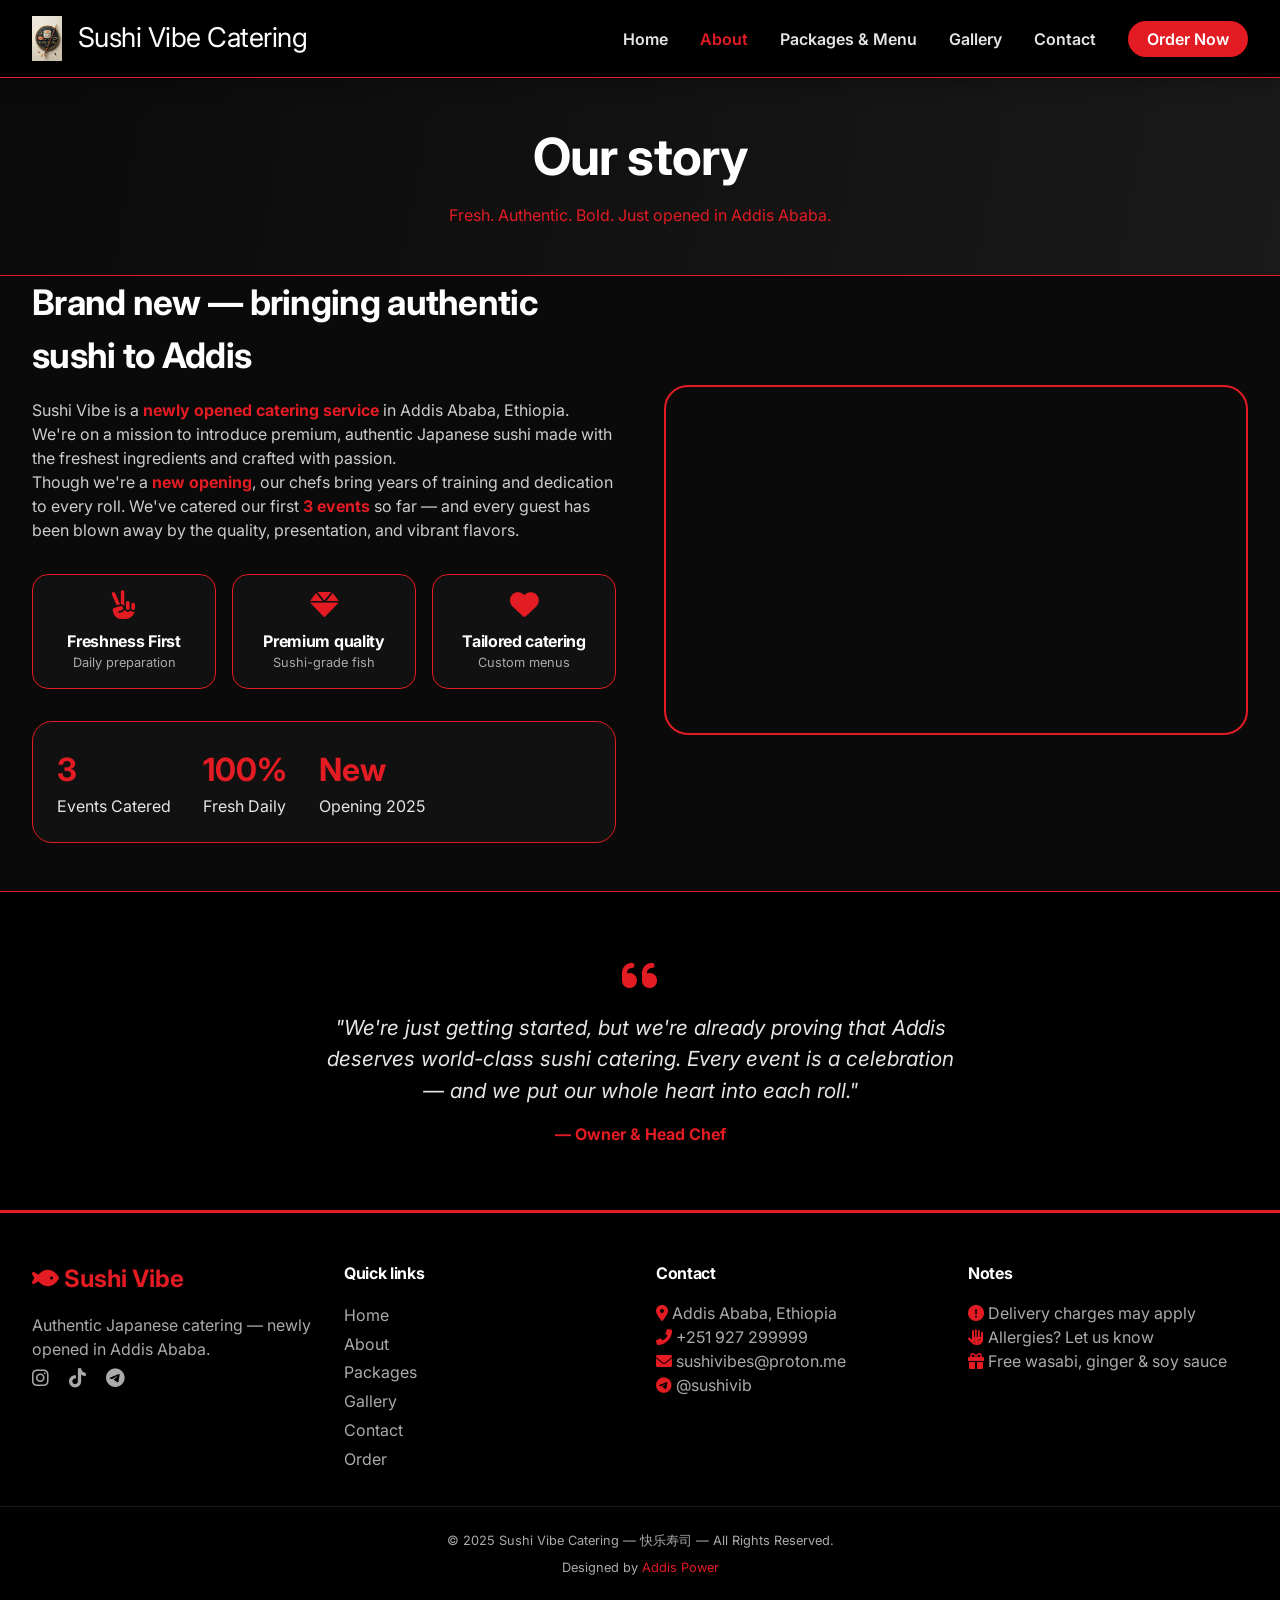
==== commit 28884d3e: "Update about.html" ====
--- a/about.html
+++ b/about.html
@@ -11,7 +11,12 @@
 <body>
   <header class="site-header">
     <div class="container nav-container">
-      <div class="logo"><a href="index.html"><i class="fas fa-fish"></i> Sushi Vibe <span>Catering</span></a></div>
+      <div class="logo">
+        <a href="index.html">
+          <img src="logo.png" alt="Sushi Vibe Logo" style="height: 45px; width: auto; vertical-align: middle; margin-right: 10px;">
+          <span style="display: inline-block; vertical-align: middle;">Sushi Vibe <span>Catering</span></span>
+        </a>
+      </div>
       <nav class="main-nav">
         <ul>
           <li><a href="index.html">Home</a></li>
@@ -66,12 +71,46 @@
 
   <footer class="site-footer">
     <div class="container footer-inner">
-      <div class="footer-col"><div class="footer-logo"><i class="fas fa-fish"></i> Sushi Vibe</div><p>Authentic Japanese catering — newly opened in Addis Ababa.</p><div class="social-icons"><a href="#"><i class="fab fa-instagram"></i></a><a href="#"><i class="fab fa-facebook"></i></a><a href="#"><i class="fab fa-twitter"></i></a></div></div>
-      <div class="footer-col"><h4>Quick links</h4><ul><li><a href="index.html">Home</a></li><li><a href="about.html">About</a></li><li><a href="packages.html">Packages</a></li><li><a href="gallery.html">Gallery</a></li><li><a href="contact.html">Contact</a></li><li><a href="order.html">Order</a></li></ul></div>
-      <div class="footer-col"><h4>Contact</h4><ul class="contact-info"><li><i class="fas fa-map-marker-alt" style="color: #e31b23;"></i> Addis Ababa, Ethiopia</li><li><i class="fas fa-phone-alt" style="color: #e31b23;"></i> +251 912 345 678</li><li><i class="fas fa-envelope" style="color: #e31b23;"></i> hello@sushivibe.com</li></ul></div>
-      <div class="footer-col"><h4>Notes</h4><p><i class="fas fa-exclamation-circle" style="color: #e31b23;"></i> Delivery charges may apply</p><p><i class="fas fa-allergies" style="color: #e31b23;"></i> Allergies? Let us know</p><p><i class="fas fa-gift" style="color: #e31b23;"></i> Free wasabi, ginger & soy sauce</p></div>
+      <div class="footer-col">
+        <div class="footer-logo"><i class="fas fa-fish"></i> Sushi Vibe</div>
+        <p>Authentic Japanese catering — newly opened in Addis Ababa.</p>
+        <div class="social-icons">
+          <a href="https://instagram.com/Sushi_vibe26" target="_blank"><i class="fab fa-instagram"></i></a>
+          <a href="https://tiktok.com/@sushivibe.caterin" target="_blank"><i class="fab fa-tiktok"></i></a>
+          <a href="https://t.me/sushivib" target="_blank"><i class="fab fa-telegram"></i></a>
+        </div>
+      </div>
+      <div class="footer-col">
+        <h4>Quick links</h4>
+        <ul>
+          <li><a href="index.html">Home</a></li>
+          <li><a href="about.html">About</a></li>
+          <li><a href="packages.html">Packages</a></li>
+          <li><a href="gallery.html">Gallery</a></li>
+          <li><a href="contact.html">Contact</a></li>
+          <li><a href="order.html">Order</a></li>
+        </ul>
+      </div>
+      <div class="footer-col">
+        <h4>Contact</h4>
+        <ul class="contact-info">
+          <li><i class="fas fa-map-marker-alt" style="color: #e31b23;"></i> Addis Ababa, Ethiopia</li>
+          <li><i class="fas fa-phone-alt" style="color: #e31b23;"></i> +251 927 299999</li>
+          <li><i class="fas fa-envelope" style="color: #e31b23;"></i> sushivibes@proton.me</li>
+          <li><i class="fab fa-telegram" style="color: #e31b23;"></i> @sushivib</li>
+        </ul>
+      </div>
+      <div class="footer-col">
+        <h4>Notes</h4>
+        <p><i class="fas fa-exclamation-circle" style="color: #e31b23;"></i> Delivery charges may apply</p>
+        <p><i class="fas fa-allergies" style="color: #e31b23;"></i> Allergies? Let us know</p>
+        <p><i class="fas fa-gift" style="color: #e31b23;"></i> Free wasabi, ginger & soy sauce</p>
+      </div>
     </div>
-    <div class="footer-bottom"><p>&copy; 2025 Sushi Vibe Catering — 快乐寿司 — All prices in ETB — <span style="color: #e31b23;">New opening in Addis</span></p></div>
+    <div class="footer-bottom">
+      <p>&copy; 2025 Sushi Vibe Catering — 快乐寿司 — All Rights Reserved.</p>
+      <p style="margin-top: 0.5rem; font-size: 0.8rem;">Designed by <a href="http://addispower.pages.dev/" target="_blank" style="color: #e31b23; text-decoration: none;">Addis Power</a></p>
+    </div>
   </footer>
   <script src="js/main.js"></script>
 </body>
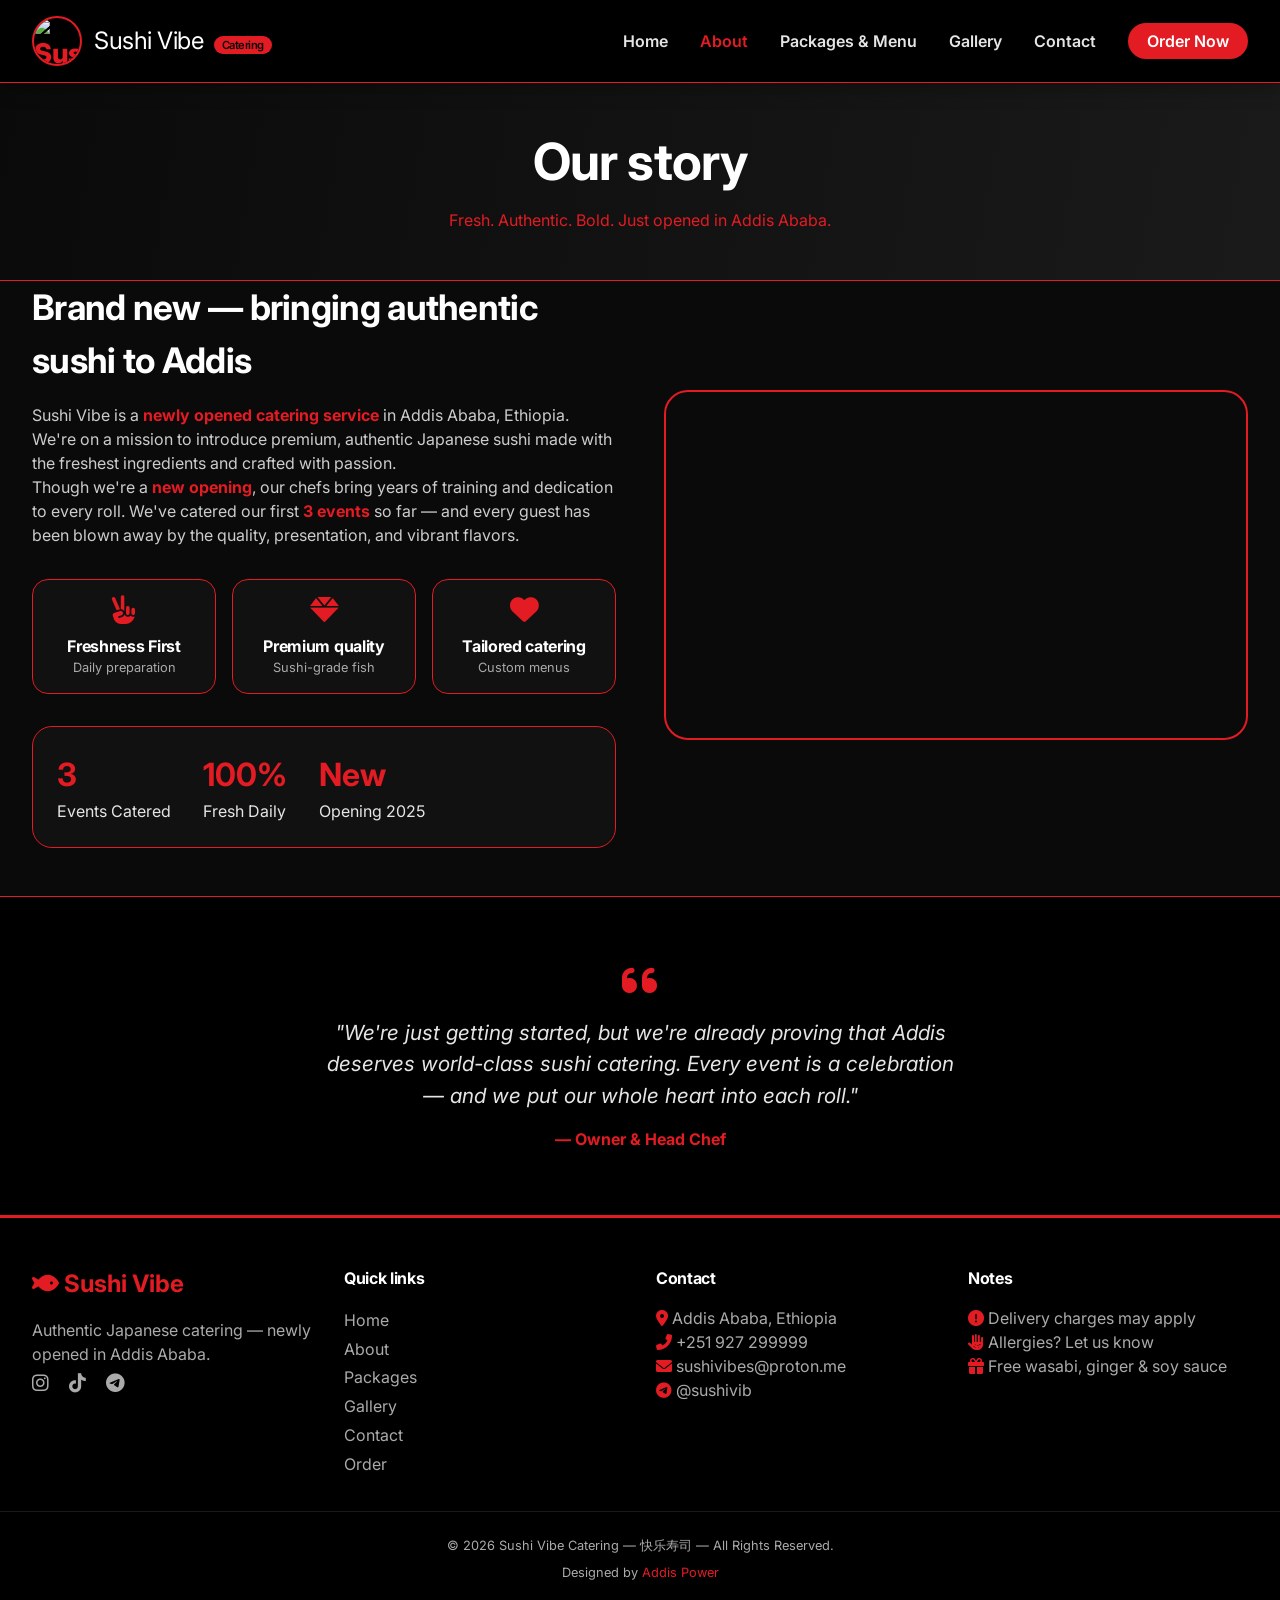
==== commit 0f02da92: "Update about.html" ====
--- a/about.html
+++ b/about.html
@@ -7,14 +7,69 @@
   <link href="https://fonts.googleapis.com/css2?family=Inter:opsz,wght@14..32,300;14..32,400;14..32,600;14..32,700;14..32,800&display=swap" rel="stylesheet">
   <link rel="stylesheet" href="https://cdnjs.cloudflare.com/ajax/libs/font-awesome/6.0.0-beta3/css/all.min.css">
   <link rel="stylesheet" href="css/style.css">
+  <style>
+    /* Additional styles for circular logo and consistent theme */
+    .logo a {
+      display: flex;
+      align-items: center;
+      gap: 12px;
+      text-decoration: none;
+    }
+    .logo-img {
+      width: 50px;
+      height: 50px;
+      border-radius: 50%;
+      object-fit: cover;
+      border: 2px solid #e31b23;
+      transition: transform 0.3s;
+    }
+    .logo-img:hover {
+      transform: scale(1.05);
+    }
+    .logo-text {
+      font-size: 1.5rem;
+      font-weight: 800;
+      color: #e31b23;
+    }
+    .logo-text span {
+      font-size: 0.7rem;
+      background: #e31b23;
+      color: #0a0505;
+      padding: 2px 8px;
+      border-radius: 40px;
+      font-weight: 600;
+      margin-left: 5px;
+    }
+    @media (max-width: 900px) {
+      .logo-img {
+        width: 40px;
+        height: 40px;
+      }
+      .logo-text {
+        font-size: 1.2rem;
+      }
+      .about-grid {
+        grid-template-columns: 1fr !important;
+        gap: 2rem !important;
+      }
+      .values {
+        grid-template-columns: 1fr !important;
+      }
+      .stats-banner {
+        flex-direction: column;
+        text-align: center;
+        gap: 1rem !important;
+      }
+    }
+  </style>
 </head>
 <body>
   <header class="site-header">
     <div class="container nav-container">
       <div class="logo">
         <a href="index.html">
-          <img src="logo.png" alt="Sushi Vibe Logo" style="height: 45px; width: auto; vertical-align: middle; margin-right: 10px;">
-          <span style="display: inline-block; vertical-align: middle;">Sushi Vibe <span>Catering</span></span>
+          <img src="https://github.com/developereth/sushivibecatering/blob/27378fcaefd2f675fcb6f9c939523e32846b1526/logo.png?raw=true" alt="Sushi Vibe Logo" class="logo-img">
+          <span class="logo-text">Sushi Vibe <span>Catering</span></span>
         </a>
       </div>
       <nav class="main-nav">
@@ -108,7 +163,7 @@
       </div>
     </div>
     <div class="footer-bottom">
-      <p>&copy; 2025 Sushi Vibe Catering — 快乐寿司 — All Rights Reserved.</p>
+      <p>&copy; 2026 Sushi Vibe Catering — 快乐寿司 — All Rights Reserved.</p>
       <p style="margin-top: 0.5rem; font-size: 0.8rem;">Designed by <a href="http://addispower.pages.dev/" target="_blank" style="color: #e31b23; text-decoration: none;">Addis Power</a></p>
     </div>
   </footer>
--- a/css/style.css
+++ b/css/style.css
@@ -747,28 +747,562 @@
   opacity: 1;
 }
 
-/* ========== RESPONSIVE ========== */
-@media (max-width: 820px) {
-  .main-nav {
-    display: none;
-  }
+/* ========== CUSTOMER REVIEWS SECTION ========== */
+.reviews-section {
+  padding: 4rem 0 5rem;
+  background: linear-gradient(135deg, #0a0a0a 0%, #0f0f0f 100%);
+}
+
+.reviews-header {
+  text-align: center;
+  margin-bottom: 3rem;
+}
+
+.reviews-header h2 {
+  font-size: 2.3rem;
+  color: #ffffff;
+  margin-bottom: 0.5rem;
+}
+
+.reviews-header h2 i {
+  color: #e31b23;
+  margin-right: 10px;
+}
+
+.reviews-header p {
+  color: #aaaaaa;
+  font-size: 1.1rem;
+}
+
+.rating-summary {
+  display: flex;
+  justify-content: center;
+  align-items: center;
+  gap: 3rem;
+  margin-bottom: 3rem;
+  flex-wrap: wrap;
+  background: #111111;
+  padding: 2rem;
+  border-radius: 28px;
+  border: 1px solid #2a2a2a;
+}
+
+.average-rating {
+  text-align: center;
+}
+
+.average-rating .avg-number {
+  font-size: 3.5rem;
+  font-weight: 800;
+  color: #e31b23;
+}
+
+.average-rating .avg-stars {
+  margin: 0.5rem 0;
+}
+
+.average-rating .avg-stars i {
+  color: #ffc107;
+  font-size: 1.2rem;
+}
+
+.average-rating .avg-count {
+  color: #888;
+  font-size: 0.9rem;
+}
+
+.rating-bars {
+  flex: 1;
+  max-width: 300px;
+}
+
+.rating-bar-item {
+  display: flex;
+  align-items: center;
+  gap: 10px;
+  margin-bottom: 8px;
+}
+
+.rating-bar-item span:first-child {
+  width: 40px;
+  font-size: 0.85rem;
+  color: #ccc;
+}
+
+.rating-bar-item .bar {
+  flex: 1;
+  height: 8px;
+  background: #2a2a2a;
+  border-radius: 10px;
+  overflow: hidden;
+}
+
+.rating-bar-item .bar-fill {
+  height: 100%;
+  background: #ffc107;
+  border-radius: 10px;
+  width: 0%;
+  transition: width 0.3s;
+}
+
+.rating-bar-item .count {
+  width: 30px;
+  font-size: 0.85rem;
+  color: #ccc;
+}
+
+.reviews-grid {
+  display: grid;
+  grid-template-columns: repeat(auto-fit, minmax(350px, 1fr));
+  gap: 2rem;
+  margin-bottom: 3rem;
+}
+
+.review-card {
+  background: #111111;
+  border-radius: 24px;
+  padding: 1.8rem;
+  border: 1px solid #2a2a2a;
+  transition: all 0.3s ease;
+}
+
+.review-card:hover {
+  transform: translateY(-5px);
+  border-color: #e31b23;
+  box-shadow: 0 10px 30px rgba(227, 27, 35, 0.1);
+}
+
+.review-stars {
+  margin-bottom: 1rem;
+}
+
+.review-stars i {
+  color: #ffc107;
+  font-size: 1rem;
+  margin-right: 2px;
+}
+
+.review-stars i.far {
+  color: #444;
+}
+
+.review-text {
+  color: #e5e5e5;
+  font-size: 0.95rem;
+  line-height: 1.6;
+  margin-bottom: 1.2rem;
+  font-style: italic;
+}
+
+.review-author {
+  display: flex;
+  align-items: center;
+  gap: 12px;
+  margin-top: 1rem;
+  padding-top: 1rem;
+  border-top: 1px solid #2a2a2a;
+}
+
+.review-author .avatar {
+  width: 45px;
+  height: 45px;
+  background: linear-gradient(135deg, #e31b23, #b8151c);
+  border-radius: 50%;
+  display: flex;
+  align-items: center;
+  justify-content: center;
+  font-weight: bold;
+  font-size: 1.2rem;
+  color: white;
+}
+
+.review-author .info h4 {
+  color: white;
+  font-size: 1rem;
+  margin-bottom: 0.2rem;
+}
+
+.review-author .info p {
+  color: #e31b23;
+  font-size: 0.75rem;
+}
+
+.review-date {
+  font-size: 0.7rem;
+  color: #666;
+  margin-left: auto;
+}
+
+.no-reviews {
+  text-align: center;
+  padding: 3rem;
+  background: #111111;
+  border-radius: 24px;
+  color: #888;
+  grid-column: 1 / -1;
+}
+
+.review-form-container {
+  background: #111111;
+  border-radius: 28px;
+  padding: 2rem;
+  border: 1px solid #e31b23;
+  max-width: 700px;
+  margin: 0 auto;
+}
+
+.review-form-container h3 {
+  color: white;
+  text-align: center;
+  margin-bottom: 1.5rem;
+  font-size: 1.5rem;
+}
+
+.review-form-container h3 i {
+  color: #e31b23;
+  margin-right: 8px;
+}
+
+.rating-select {
+  display: flex;
+  gap: 10px;
+  margin-bottom: 1.5rem;
+  flex-direction: row-reverse;
+  justify-content: center;
+}
+
+.rating-select input {
+  display: none;
+}
+
+.rating-select label {
+  font-size: 2rem;
+  color: #444;
+  cursor: pointer;
+  transition: 0.2s;
+}
+
+.rating-select label:hover,
+.rating-select label:hover ~ label,
+.rating-select input:checked ~ label {
+  color: #ffc107;
+}
+
+.review-form-container textarea {
+  width: 100%;
+  padding: 1rem;
+  background: #1a1a1a;
+  border: 1px solid #2a2a2a;
+  border-radius: 16px;
+  color: white;
+  font-family: inherit;
+  resize: vertical;
+  margin-bottom: 1rem;
+}
+
+.review-form-container textarea:focus {
+  outline: none;
+  border-color: #e31b23;
+}
+
+.review-form-container input {
+  width: 100%;
+  padding: 0.8rem 1rem;
+  background: #1a1a1a;
+  border: 1px solid #2a2a2a;
+  border-radius: 16px;
+  color: white;
+  margin-bottom: 1rem;
+}
+
+.review-form-container input:focus {
+  outline: none;
+  border-color: #e31b23;
+}
+
+.name-email-row {
+  display: grid;
+  grid-template-columns: 1fr 1fr;
+  gap: 1rem;
+}
+
+.btn-submit-review {
+  background: #e31b23;
+  color: white;
+  border: none;
+  padding: 0.8rem 1.5rem;
+  border-radius: 40px;
+  font-weight: 600;
+  cursor: pointer;
+  width: 100%;
+  transition: 0.2s;
+}
+
+.btn-submit-review:hover {
+  background: #b8151c;
+  transform: translateY(-2px);
+}
+
+.review-status {
+  margin-top: 1rem;
+  padding: 0.8rem;
+  border-radius: 12px;
+  text-align: center;
+  display: none;
+}
+
+/* ========== MOBILE SIDE SLIDE NAVIGATION ========== */
+@media (max-width: 900px) {
+  .main-nav ul {
+    display: none !important;
+  }
+  
   .mobile-toggle {
-    display: block;
-  }
+    display: block !important;
+    cursor: pointer;
+    font-size: 1.8rem;
+    color: white;
+    background: none;
+    border: none;
+    padding: 8px;
+    transition: 0.2s;
+    z-index: 1001;
+    position: relative;
+  }
+  
+  .mobile-toggle:hover {
+    color: #e31b23;
+  }
+  
+  .mobile-nav-overlay {
+    position: fixed;
+    top: 0;
+    left: 0;
+    width: 100%;
+    height: 100%;
+    background: rgba(0, 0, 0, 0.85);
+    backdrop-filter: blur(5px);
+    z-index: 1000;
+    opacity: 0;
+    visibility: hidden;
+    transition: all 0.3s ease;
+  }
+  
+  .mobile-nav-overlay.active {
+    opacity: 1;
+    visibility: visible;
+  }
+  
+  .mobile-nav-drawer {
+    position: fixed;
+    top: 0;
+    left: -100%;
+    width: 80%;
+    max-width: 320px;
+    height: 100%;
+    background: linear-gradient(145deg, #0a0a0a 0%, #111111 100%);
+    z-index: 1001;
+    box-shadow: 5px 0 30px rgba(0, 0, 0, 0.5);
+    transition: left 0.3s cubic-bezier(0.4, 0, 0.2, 1);
+    overflow-y: auto;
+    border-right: 2px solid #e31b23;
+  }
+  
+  .mobile-nav-drawer.active {
+    left: 0;
+  }
+  
+  .drawer-header {
+    display: flex;
+    justify-content: space-between;
+    align-items: center;
+    padding: 20px;
+    border-bottom: 1px solid rgba(227, 27, 35, 0.3);
+    margin-bottom: 20px;
+  }
+  
+  .drawer-logo {
+    display: flex;
+    align-items: center;
+    gap: 10px;
+  }
+  
+  .drawer-logo img {
+    width: 40px;
+    height: 40px;
+    border-radius: 50%;
+    border: 1px solid #e31b23;
+    object-fit: cover;
+  }
+  
+  .drawer-logo span {
+    font-size: 1.2rem;
+    font-weight: 700;
+    color: #e31b23;
+  }
+  
+  .close-drawer {
+    background: none;
+    border: none;
+    color: white;
+    font-size: 22px;
+    cursor: pointer;
+    padding: 5px;
+    transition: 0.2s;
+  }
+  
+  .close-drawer:hover {
+    color: #e31b23;
+    transform: rotate(90deg);
+  }
+  
+  .drawer-nav {
+    padding: 0 20px;
+  }
+  
+  .drawer-nav ul {
+    list-style: none;
+    padding: 0;
+  }
+  
+  .drawer-nav li {
+    margin-bottom: 10px;
+  }
+  
+  .drawer-nav a {
+    display: flex;
+    align-items: center;
+    gap: 12px;
+    padding: 12px 16px;
+    color: #e5e5e5;
+    text-decoration: none;
+    font-weight: 500;
+    border-radius: 12px;
+    transition: all 0.2s;
+    font-size: 1rem;
+  }
+  
+  .drawer-nav a i {
+    width: 24px;
+    color: #e31b23;
+    font-size: 1.1rem;
+  }
+  
+  .drawer-nav a:hover,
+  .drawer-nav a.active {
+    background: rgba(227, 27, 35, 0.15);
+    color: #e31b23;
+  }
+  
+  .drawer-nav .order-drawer-cta {
+    background: #e31b23;
+    color: white;
+    margin-top: 10px;
+    justify-content: center;
+  }
+  
+  .drawer-nav .order-drawer-cta i {
+    color: white;
+  }
+  
+  .drawer-nav .order-drawer-cta:hover {
+    background: #b8151c;
+  }
+  
+  .drawer-contact {
+    margin-top: 30px;
+    padding: 20px;
+    border-top: 1px solid rgba(227, 27, 35, 0.2);
+    border-bottom: 1px solid rgba(227, 27, 35, 0.2);
+  }
+  
+  .drawer-contact p {
+    display: flex;
+    align-items: center;
+    gap: 10px;
+    margin-bottom: 12px;
+    font-size: 0.85rem;
+    color: #aaaaaa;
+  }
+  
+  .drawer-contact i {
+    color: #e31b23;
+    width: 20px;
+  }
+  
+  .drawer-social {
+    padding: 20px;
+    display: flex;
+    justify-content: center;
+    gap: 20px;
+  }
+  
+  .drawer-social a {
+    width: 40px;
+    height: 40px;
+    background: #1a1a1a;
+    border-radius: 50%;
+    display: flex;
+    align-items: center;
+    justify-content: center;
+    color: #e31b23;
+    text-decoration: none;
+    transition: all 0.2s;
+    font-size: 1.2rem;
+    border: 1px solid rgba(227, 27, 35, 0.3);
+  }
+  
+  .drawer-social a:hover {
+    background: #e31b23;
+    color: white;
+    transform: translateY(-3px);
+  }
+  
   .hero h1 {
     font-size: 2.2rem;
   }
+  
   .package-grid {
     grid-template-columns: 1fr;
   }
+  
   .contact-grid, .order-grid {
     grid-template-columns: 1fr;
   }
+  
   .teaser-grid {
     grid-template-columns: 1fr 1fr;
   }
+  
   .form-row {
     grid-template-columns: 1fr;
+  }
+  
+  .reviews-grid {
+    grid-template-columns: 1fr;
+  }
+  
+  .rating-summary {
+    flex-direction: column;
+    text-align: center;
+  }
+  
+  .name-email-row {
+    grid-template-columns: 1fr;
+  }
+  
+  .rating-select label {
+    font-size: 1.5rem;
+  }
+}
+
+@media (min-width: 901px) {
+  .mobile-toggle {
+    display: none !important;
+  }
+  
+  .main-nav ul {
+    display: flex !important;
   }
 }
 
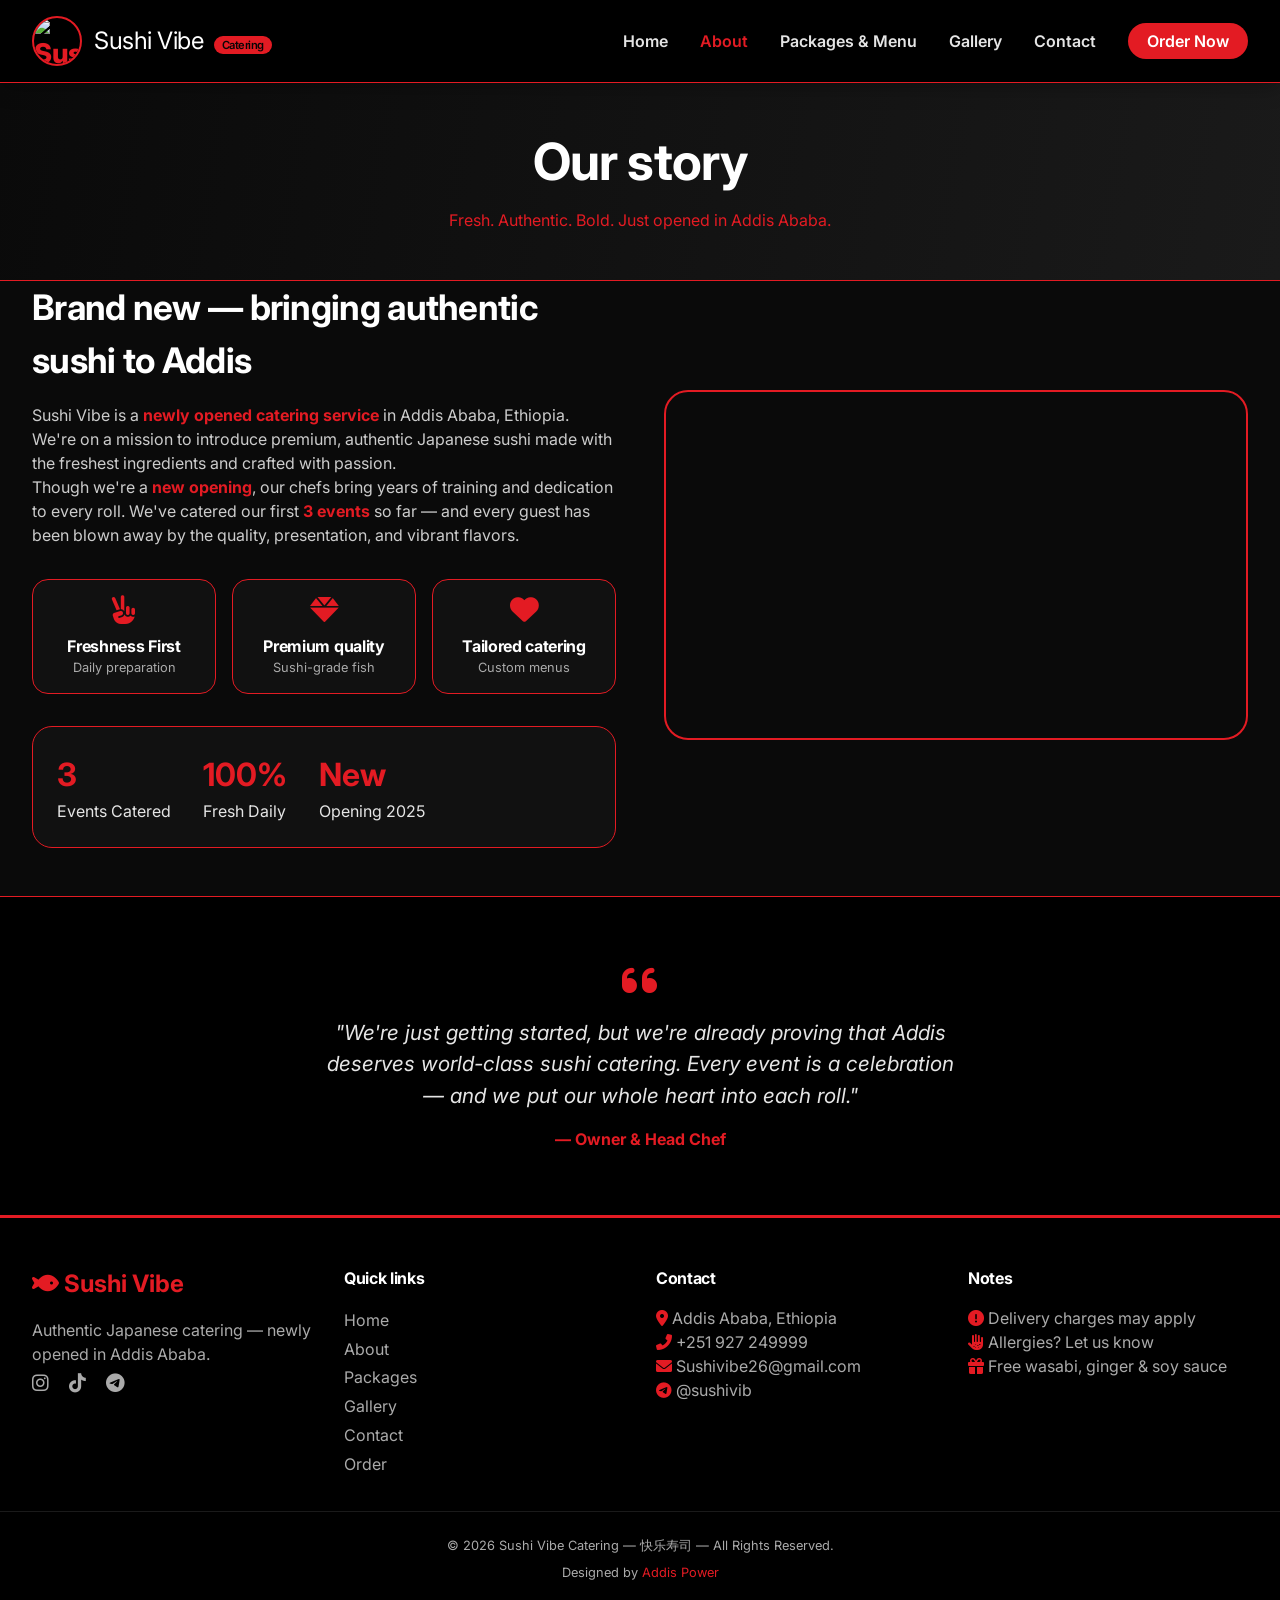
==== commit 2a3de07f: "Update about.html" ====
--- a/about.html
+++ b/about.html
@@ -150,8 +150,8 @@
         <h4>Contact</h4>
         <ul class="contact-info">
           <li><i class="fas fa-map-marker-alt" style="color: #e31b23;"></i> Addis Ababa, Ethiopia</li>
-          <li><i class="fas fa-phone-alt" style="color: #e31b23;"></i> +251 927 299999</li>
-          <li><i class="fas fa-envelope" style="color: #e31b23;"></i> sushivibes@proton.me</li>
+          <li><i class="fas fa-phone-alt" style="color: #e31b23;"></i> +251 927 249999</li>
+          <li><i class="fas fa-envelope" style="color: #e31b23;"></i> Sushivibe26@gmail.com</li>
           <li><i class="fab fa-telegram" style="color: #e31b23;"></i> @sushivib</li>
         </ul>
       </div>
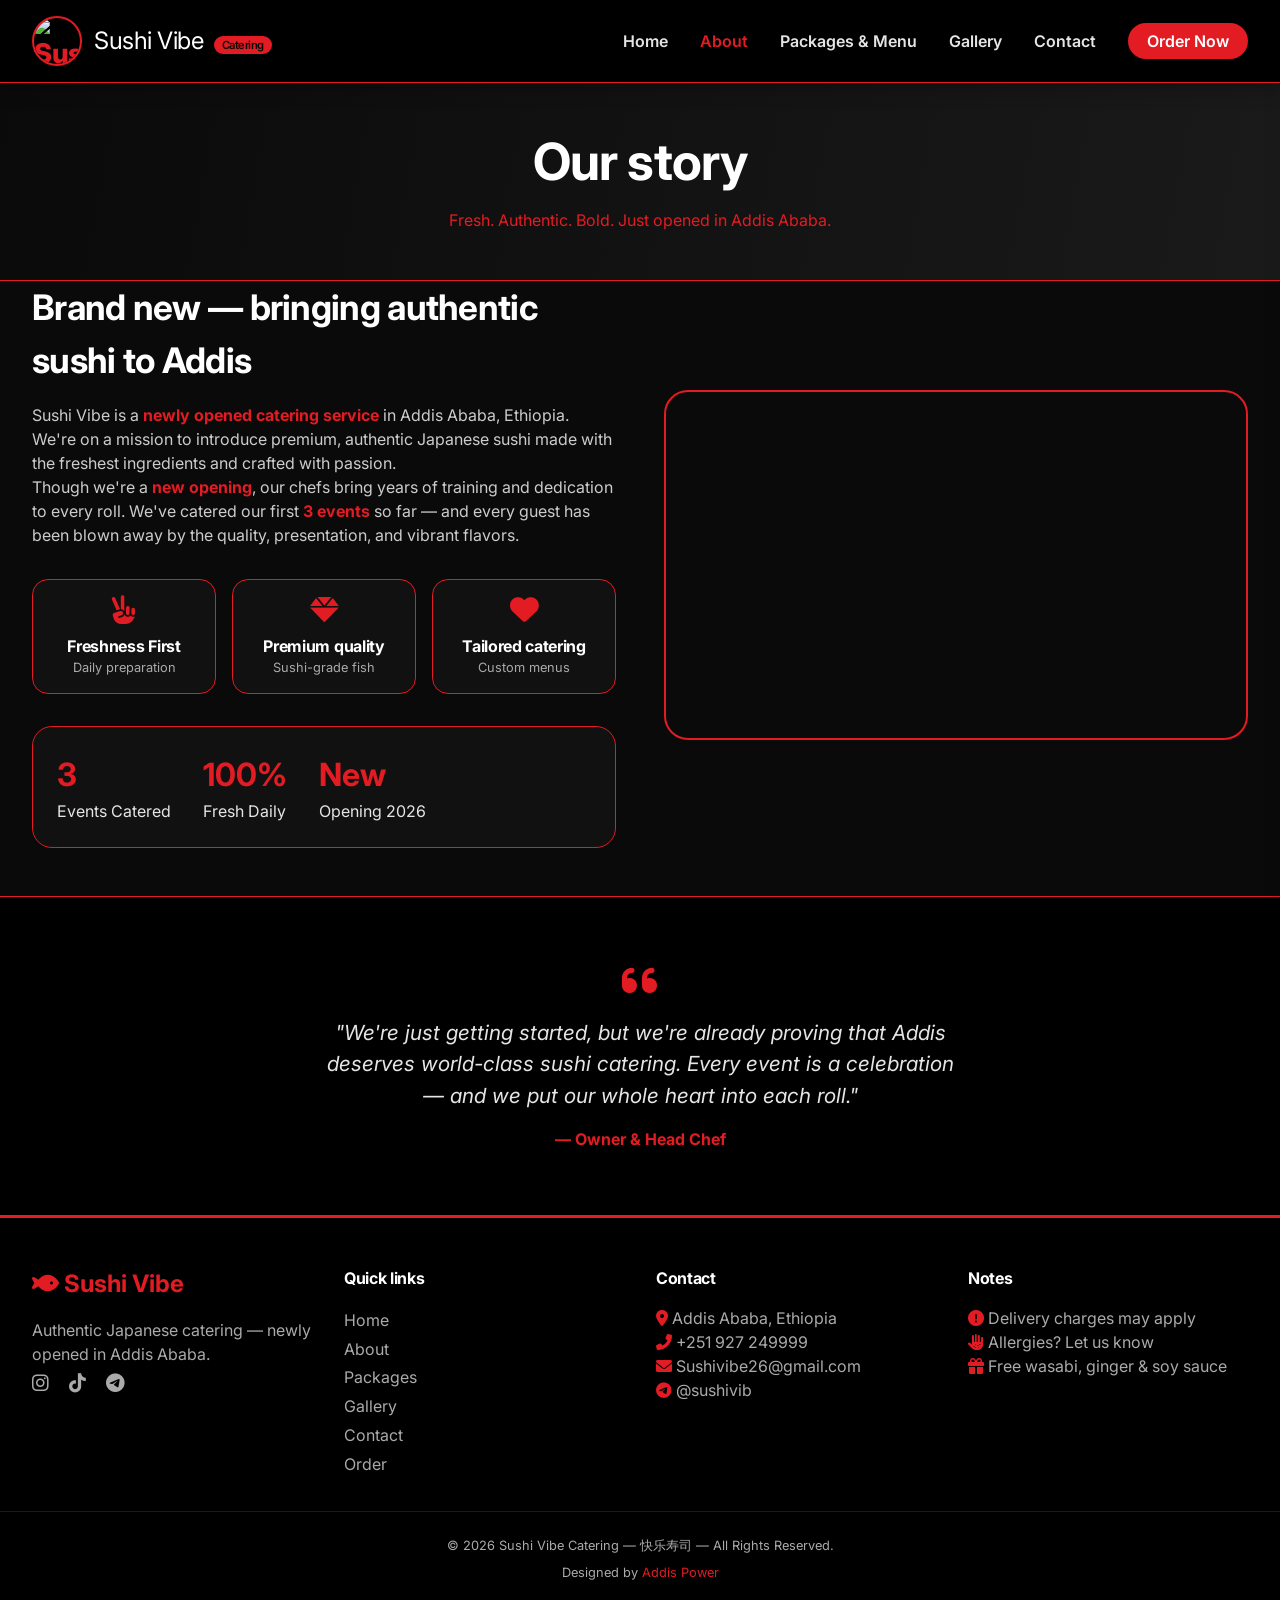
==== commit 698446ce: "Update about.html" ====
--- a/about.html
+++ b/about.html
@@ -108,7 +108,7 @@
           <div class="stats-banner" style="display: flex; gap: 2rem; margin-top: 2rem; padding: 1.5rem; background: #111111; border-radius: 20px; border: 1px solid #e31b23;">
             <div><strong style="font-size: 2rem; color: #e31b23;">3</strong><br style="color: white;">Events Catered</div>
             <div><strong style="font-size: 2rem; color: #e31b23;">100%</strong><br style="color: white;">Fresh Daily</div>
-            <div><strong style="font-size: 2rem; color: #e31b23;">New</strong><br style="color: white;">Opening 2025</div>
+            <div><strong style="font-size: 2rem; color: #e31b23;">New</strong><br style="color: white;">Opening 2026</div>
           </div>
         </div>
         <div class="about-img" style="background-image:url('https://images.unsplash.com/photo-1617196034796-73dfa7b1fd56?w=600&h=500&fit=crop'); min-height:350px; background-size:cover; border-radius:24px; border: 2px solid #e31b23;"></div>
